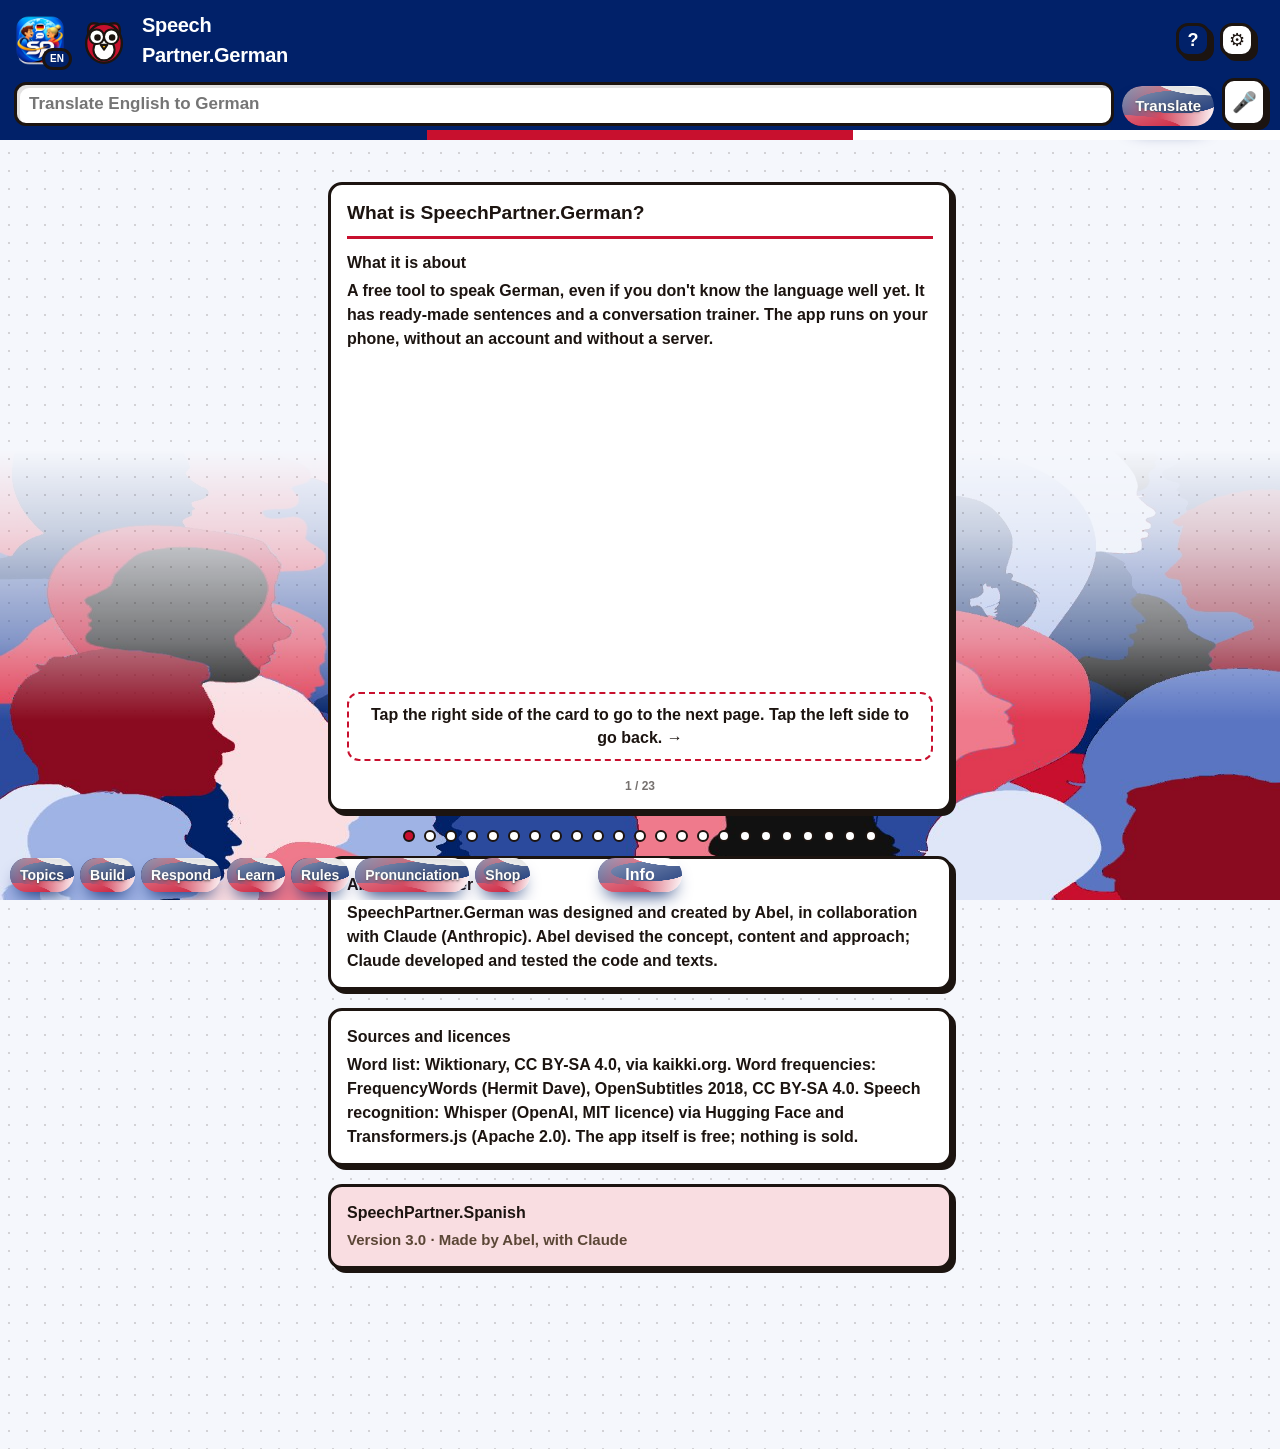
==== index.html @ 871974db "Testversie 3.0: herstel van verkeerd verstane woorden (nl, de), getallen en tijden in alle talen, ki" ====
<!DOCTYPE html>
<html lang="nl">
<head>
<meta charset="utf-8">
<meta name="viewport" content="width=device-width, initial-scale=1, viewport-fit=cover">
<title>SpeechPartner.German</title>
<meta name="description" content="SpeechPartner.German: zinnen, vertaling en oefening voor beginners.">
<meta name="theme-color" content="#c2410c">
<meta name="apple-mobile-web-app-capable" content="yes">
<meta name="apple-mobile-web-app-status-bar-style" content="default">
<meta name="apple-mobile-web-app-title" content="SpeechPartner.German">
<link rel="manifest" href="manifest.webmanifest">
<link rel="icon" type="image/png" sizes="192x192" href="icons/icon-192.png">
<link rel="apple-touch-icon" sizes="180x180" href="icons/apple-touch-icon.png">
<link rel="stylesheet" href="css/app.css">
<link rel="stylesheet" href="css/speels.css">
</head>
<body class="speels">
<div id="bgBand" aria-hidden="true"></div>
<header class="top">
  <div class="brand">
    <button id="logo" class="logo" type="button" aria-label="Taal" aria-haspopup="true" aria-expanded="false"></button>
    <div id="langMenu" class="langmenu" hidden></div>
    <h1 data-i18n="SpeechPartner.German">SpeechPartner.German</h1>
    <button id="infoBtn" class="iconbtn" type="button" aria-label="Info" data-i18n-aria="Info">?</button>
    <button id="setBtn" class="iconbtn" type="button" aria-label="Instellingen" data-i18n-aria="Instellingen">⚙</button>
  </div>
  <div class="transbar">
    <input id="vtxt" type="text" autocomplete="off" autocapitalize="sentences" data-ph="Vertaal Nederlands naar Spaans" aria-label="Vertaal">
    <button id="vbtn" class="btn primary" type="button" data-i18n="Vertaal">Vertaal</button>
    <button id="mbtn" class="btn mic" type="button" aria-label="Mic">🎤</button>
  </div>
  <div id="transOut" class="transout" hidden></div>
  <div id="settings" class="settings" aria-hidden="true">
    <div class="setrow">
      <label><span data-i18n="Taal">Taal</span>
        <select id="langSel">
          <option value="nl">Nederlands</option>
          <option value="en">English</option>
          <option value="de">Deutsch</option>
          <option value="fr">Français</option>
        </select>
      </label>
      <label><span data-i18n="Thema">Thema</span>
        <select id="themeSel">
          <option value="standaard" data-i18n="Standaard">Standaard</option>
          <option value="systeem" data-i18n="Systeem (donker als je telefoon dat is)">Systeem (donker als je telefoon dat is)</option>
          <option value="cafe" data-i18n="Café">Café</option>
          <option value="ijs" data-i18n="IJs">IJs</option>
          <option value="jungle" data-i18n="Jungle">Jungle</option>
          <option value="ruimte" data-i18n="Ruimte">Ruimte</option>
        </select>
      </label>
    </div>
    <div class="setrow">
      <label class="grow"><span data-i18n="Gesprekspartner">Gesprekspartner</span>
        <select id="genSel">
          <option value="auto" data-i18n="Automatisch (uit de zin)">Automatisch (uit de zin)</option>
          <option value="neutraal" data-i18n="Neutraal (o/a)">Neutraal (o/a)</option>
          <option value="hij" data-i18n="Man (hij)">Man (hij)</option>
          <option value="zij" data-i18n="Vrouw (zij)">Vrouw (zij)</option>
        </select>
      </label>
    </div>
    <div class="setrow">
      <label class="grow"><span data-i18n="Mijn geslacht">Mijn geslacht</span>
        <select id="ownGenSel">
          <option value="m" data-i18n="Man (Estoy cansado)">Man (Estoy cansado)</option>
          <option value="f" data-i18n="Vrouw (Estoy cansada)">Vrouw (Estoy cansada)</option>
        </select>
      </label>
    </div>
    <div class="setrow">
      <label class="grow"><span data-i18n="Snelheid van voorlezen">Snelheid van voorlezen</span>
        <span class="speedwrap"><input id="rate" type="range" min="0.5" max="1.2" step="0.1" value="0.9"><b id="rateVal">0.9</b>x</span>
      </label>
    </div>
    <div class="setrow">
      <label class="grow"><span data-i18n="Stem van voorlezen">Stem van voorlezen</span>
        <select id="voiceSel"></select>
      </label>
    </div>
    <div class="setrow">
      <button id="resetUnd" class="btn" type="button" data-i18n="Begrepen items resetten">Begrepen items resetten</button>
      <button id="resetProg" class="btn" type="button" data-i18n="Voortgang resetten">Voortgang resetten</button>
      <p class="note" data-i18n="Woordenlijst: Wiktionary, CC BY-SA 4.0, via kaikki.org">Woordenlijst: Wiktionary, CC BY-SA 4.0, via kaikki.org</p>
    </div>
  </div>
</header>

<main id="view"></main>

<nav id="nav" class="bottomnav" aria-label="Hoofdmenu"></nav>
<div id="dock" class="dock" aria-label="Vaste tabbladen"></div>

<script src="js/doel.js"></script>
<script src="js/doeltaal.js"></script>
<script src="js/i18n-es.js"></script>
<script src="js/i18n.js"></script>
<script src="js/content.js"></script>
<script src="js/regels-doel.js"></script>
<script src="js/grammatica-doel.js"></script>
<script src="js/omzet.js"></script>
<script src="js/dict-wiki.js"></script>
<script src="js/dict-extra.js"></script>
<script src="js/dict-pdf.js"></script>
<script src="js/dict-pdf-nl.js"></script>
<script src="js/dict-pdf-en.js"></script>
<script src="js/dict-pdf-de.js"></script>
<script src="js/dict-pdf-fr.js"></script>
<script src="js/basis.js"></script>
<script src="js/grammatica.js"></script>
<script src="js/nl-direct-pairs.js"></script>
<script src="js/extra-pairs.js"></script>
<script src="js/dict.js"></script>
<script src="js/nl-es.js"></script>
<script src="js/es-nl.js"></script>
<script src="js/zin-lex.js"></script>
<script src="js/zin-gender.js"></script>
<script src="js/nl-en-pairs.js"></script>
<script src="js/de-en-pairs.js"></script>
<script src="js/fr-en-pairs.js"></script>
<script src="js/woordenboek-doel.js"></script>
<script src="js/zin-core.js"></script>
<script src="js/zin-out.js"></script>
<script src="js/zin-in.js"></script>
<script src="js/uitspraak.js"></script>
<script src="js/klank.js"></script>
<script src="js/achtergrond.js"></script>
<script src="js/quizbank.js"></script>
<script src="js/vendor/piper/piper-bundle.js"></script>
<script src="js/piper-tts.js"></script>
<script src="js/spraak-schoon.js"></script>
<script src="js/zin-herstel.js"></script>
<script src="js/zinnen.js"></script>
<script src="js/woord-herstel.js"></script>
<script src="js/woorden.js"></script>
<script src="js/valse-vrienden.js"></script>
<script src="js/app.js"></script>
<script src="js/speels.js"></script>
</body>
</html>
---- css/app.css ----
/* Gespreksgids Spaans: standaardthema en café-thema */
:root {
  --bg: #faf8f4; --card: #ffffff; --ink: #222222; --muted: #6b6b6b;
  --accent: #c2410c; --accent-ink: #ffffff; --ok: #15803d; --bad: #b91c1c;
  --line: #e7e2d9; --soft: #fff7ed; --soft-ink: #92400e; --font: system-ui, -apple-system, "Segoe UI", Roboto, sans-serif;
  --radius: 12px;
}
body.cafe {
  --bg: #f4ead9; --card: #fffaf0; --ink: #3b2a1e; --muted: #7a6553;
  --accent: #8b4a2b; --accent-ink: #fffaf0; --line: #dccab0; --soft: #f8ecd8; --soft-ink: #6b4423;
  --font: Georgia, "Times New Roman", serif;
}
* { box-sizing: border-box; }
html, body { margin: 0; }
body {
  font-family: var(--font); background: var(--bg); color: var(--ink);
  line-height: 1.5; -webkit-text-size-adjust: 100%;
  padding-bottom: calc(76px + env(safe-area-inset-bottom));
}
button, select, textarea, input { font: inherit; color: inherit; }
h1 { font-size: 18px; margin: 0; flex: 1; }
h2 { font-size: 15px; margin: 16px 0 8px; }

/* ---------- Koptekst met vertaalbalk (altijd zichtbaar) ---------- */
header.top {
  position: sticky; top: 0; z-index: 5; background: var(--card);
  border-bottom: 1px solid var(--line); padding: 10px 14px 10px;
  padding-top: calc(10px + env(safe-area-inset-top));
}
.brand { display: flex; align-items: center; gap: 10px; }
.logo svg { width: 52px; height: 52px; display: block; }
.logo-img { width: 52px; height: 52px; display: block; object-fit: contain; }
.iconbtn { border: 1px solid var(--line); background: var(--card); border-radius: 10px; width: 40px; height: 40px; font-size: 18px; cursor: pointer; }
.transbar { display: flex; gap: 8px; align-items: flex-end; margin-top: 8px; }
.transbar input {
  flex: 1; min-width: 0; height: 44px;
  border: 1px solid var(--line); border-radius: 10px; padding: 0 12px; font-size: 17px; background: var(--bg);
  text-overflow: ellipsis;
}
.transout {
  color: var(--ink);
  margin-top: 8px; max-height: 38vh; overflow: auto; border: 1px solid var(--line);
  border-radius: var(--radius); background: var(--card); padding: 10px 12px; position: relative;
}
.transout .close { position: absolute; top: 4px; right: 6px; border: none; background: none; font-size: 20px; cursor: pointer; color: var(--muted); }
.settings {
  margin-top: 0; max-height: 0; opacity: 0; overflow: hidden; padding: 0 12px; border: 0 solid var(--line);
  border-radius: var(--radius); background: var(--card);
  transition: max-height .3s ease, opacity .2s ease, margin-top .3s ease, padding .3s ease;
}
.settings.open { max-height: 78vh; overflow-y: auto; opacity: 1; margin-top: 8px; padding: 10px 12px; border-width: 1px; }
.shop-page { display: flex; flex-direction: column; align-items: center; text-align: center; gap: 14px; padding: 6px 4px 16px; }
.shop-cup { height: 230px; width: auto; max-width: 70%; object-fit: contain; }
.shop-page p { max-width: 420px; margin: 0; }
.shop-page .btn { display: inline-block; text-decoration: none; }
.logo { cursor: pointer; }
.setrow { display: flex; flex-wrap: wrap; gap: 10px; align-items: center; margin: 6px 0; }
.setrow label { display: flex; flex-direction: column; gap: 4px; font-size: 14px; color: var(--muted); flex: 1; min-width: 150px; }
.setrow label.grow { flex: 1 1 100%; }
.setrow select { padding: 8px; border-radius: 8px; border: 1px solid var(--line); background: var(--bg); font-size: 15px; }
.speedwrap { display: flex; align-items: center; gap: 8px; color: var(--ink); }
.speedwrap input { flex: 1; }

/* ---------- Hoofdinhoud ---------- */
main { padding: 12px 14px 20px; max-width: 720px; margin: 0 auto; }
.card {
  background: var(--card); border: 1px solid var(--line); border-radius: var(--radius);
  padding: 12px 14px; margin-bottom: 10px;
}
.card.big { text-align: center; padding: 22px 12px; min-height: 96px; }
.card.panel { border: 2px solid var(--accent); }
.es { font-size: 17px; font-weight: 600; line-height: 1.4; }
.card.big .es, .big-es { font-size: 24px; }
.nl { font-size: 14px; color: var(--muted); }
.hint { color: var(--muted); font-size: 14px; }
.row { display: flex; flex-wrap: wrap; gap: 8px; align-items: center; margin: 8px 0 0; }
.row.space { justify-content: space-between; }
.grow-cell { flex: 1; min-width: 0; }
.chips { display: flex; flex-wrap: wrap; gap: 6px; margin: 6px 0 10px; }
.note { font-size: 14px; color: var(--soft-ink); background: var(--soft); border: 1px solid var(--line); padding: 8px 10px; border-radius: 8px; margin: 6px 0 10px; }
.ok { color: var(--ok); font-weight: 600; }
.bad { color: var(--bad); font-weight: 600; }
.sec-title { font-weight: 600; margin: 0 0 4px; }
.explain { font-size: 14px; color: var(--muted); margin-top: 8px; }
.explain label { display: flex; align-items: center; gap: 6px; margin-top: 6px; cursor: pointer; }
.heard { font-family: ui-monospace, Menlo, monospace; background: var(--bg); padding: 6px 8px; border-radius: 8px; margin-top: 8px; font-size: 14px; }
.line { margin: 6px 0; }
.line-row { display: flex; gap: 8px; align-items: center; margin: 6px 0; }
.line-row .txt { flex: 1; min-width: 0; }
.blockcard { display: block; }

/* ---------- Knoppen ---------- */
.btn {
  border: 1px solid var(--line); background: var(--card); color: var(--ink);
  padding: 9px 13px; border-radius: 999px; cursor: pointer; font-size: 15px; min-height: 40px;
  -webkit-tap-highlight-color: transparent;
}
.btn.primary { background: var(--accent); border-color: var(--accent); color: var(--accent-ink); }
.btn.active { background: var(--ink); border-color: var(--ink); color: var(--bg); }
.btn.mic { border-radius: 10px; min-width: 44px; min-height: 44px; font-size: 20px; padding: 6px; }
.btn.mic.rec { background: var(--bad); border-color: var(--bad); color: #fff; animation: pulse 1.1s infinite; }
.btn:disabled { opacity: .45; cursor: default; }
.btn.small { padding: 6px 10px; min-height: 34px; font-size: 14px; }
.speak { flex-shrink: 0; width: 42px; height: 42px; border-radius: 50%; border: 1px solid var(--line); background: var(--card); cursor: pointer; font-size: 18px; }
@keyframes pulse { 0%,100% { opacity: 1; } 50% { opacity: .6; } }
textarea.big-input { width: 100%; min-height: 84px; font-size: 17px; padding: 10px; border-radius: 10px; border: 1px solid var(--line); background: var(--card); }

/* ---------- Onderste navigatie (één duim) ---------- */
nav.bottomnav {
  position: fixed; left: 0; right: 0; bottom: 0; z-index: 6;
  display: flex; gap: 6px; overflow-x: auto; -webkit-overflow-scrolling: touch;
  padding: 8px 10px calc(8px + env(safe-area-inset-bottom));
  background: var(--card); border-top: 1px solid var(--line);
  scrollbar-width: none;
}
nav.bottomnav::-webkit-scrollbar { display: none; }
nav.bottomnav .btn { flex-shrink: 0; font-size: 14px; }

/* ---------- Tabellen en voortgang ---------- */
.stat { font-size: 14px; color: var(--muted); margin-bottom: 8px; }
.quiz-opts .btn { flex: 1 1 45%; }
.quiz-list { display: flex; flex-direction: column; gap: 10px; margin: 10px 0; }
.quiz-list .btn { width: 100%; text-align: left; }
.quiz-expl { margin-top: 10px; padding-top: 8px; border-top: 1px dashed rgba(0,0,0,.2); }

/* ---------- Thema café ---------- */
body.cafe .card.panel { border-color: var(--accent); }
body.cafe .btn.active { color: var(--card); }

@media (prefers-reduced-motion: reduce) { .btn.mic.rec { animation: none; } }

/* ---------- Uitspraaktrainer ---------- */
.good { color: var(--ok); font-weight: 600; margin: 6px 0; }

/* ---------- Kleuren per taal: de nationale kleuren van de gekozen taal ----------
   Nederland: rood-wit-blauw · Engeland: blauw-rood-wit · Duitsland: zwart-rood-goud · Frankrijk: blauw-wit-rood
   Het café-thema behoudt zijn eigen warme kleuren. */
body:not(.cafe)[data-lang="nl"] { --tint: #fbe9ea; --accent: #AE1C28; --accent-ink: #ffffff; --c1: #AE1C28; --c2: #ffffff; --c3: #D62B3A; }
body:not(.cafe)[data-lang="en"] { --tint: #e6ebf6; --accent: #012169; --accent-ink: #ffffff; --c1: #012169; --c2: #C8102E; --c3: #ffffff; }
body:not(.cafe)[data-lang="de"] { --tint: #fff4d6; --accent: #DD0000; --accent-ink: #ffffff; --c1: #000000; --c2: #DD0000; --c3: #FFCE00; }
body:not(.cafe)[data-lang="fr"] { --tint: #e6eaf7; --accent: #002395; --accent-ink: #ffffff; --c1: #002395; --c2: #ffffff; --c3: #ED2939; }
body:not(.cafe)[data-lang="es"] { --tint: #fdf0c4; --accent: #AA151B; --accent-ink: #ffffff; --c1: #AA151B; --c2: #F1BF00; --c3: #AA151B; }
header.top::after {
  content: ""; position: absolute; left: 0; right: 0; bottom: -1px; height: 6px; pointer-events: none;
  background: linear-gradient(90deg, var(--c1, var(--accent)) 0 33.33%, var(--c2, var(--card)) 33.33% 66.66%, var(--c3, var(--accent)) 66.66% 100%);
}
body.cafe header.top::after { display: none; }

/* Zichtbaar per taal: gekleurde koptekst en actieve tab in de landskleur */
body:not(.cafe)[data-lang] header.top { background: linear-gradient(180deg, var(--tint, var(--card)), var(--card)); }
body:not(.cafe)[data-lang] nav.bottomnav .btn.active { background: var(--accent); border-color: var(--accent); color: var(--accent-ink); }


/* Sfeer per land: achtergrond, koppen en koptekst in de nationale kleuren (het café-thema blijft apart) */
body:not(.cafe)[data-lang="nl"] { --bg: #fdf5f5; --tint: #f6d9dc; }
body:not(.cafe)[data-lang="en"] { --bg: #f3f5fb; --tint: #d9e1f2; }
body:not(.cafe)[data-lang="de"] { --bg: #fbf7e6; --tint: #f7e7a6; }
body:not(.cafe)[data-lang="fr"] { --bg: #f3f5fc; --tint: #d9e0f3; }
body:not(.cafe)[data-lang="es"] { --bg: #fffaf0; --tint: #fbe7a6; }
body:not(.cafe)[data-lang] h1 { color: var(--accent); }
body:not(.cafe)[data-lang] h2 { color: var(--accent); }
body:not(.cafe)[data-lang] .card { border-top: 3px solid var(--c1, var(--accent)); }
body:not(.cafe)[data-lang="de"] h1, body:not(.cafe)[data-lang="de"] h2 { color: #000000; }

/* ---------- Uitstraling per land (aantrekkelijker, het café-thema blijft apart) ---------- */
body:not(.cafe)[data-lang] {
  background:
    radial-gradient(120% 60% at 50% -10%, var(--tint) 0%, transparent 70%),
    var(--bg);
}
body:not(.cafe)[data-lang] header.top {
  background: linear-gradient(180deg, var(--tint), var(--card) 85%);
  box-shadow: 0 6px 18px -12px rgba(0,0,0,.35);
}
body:not(.cafe)[data-lang] h1 { font-weight: 800; letter-spacing: -.2px; }
body:not(.cafe)[data-lang] .card {
  border-radius: 16px; border-top: 3px solid var(--c1, var(--accent));
  box-shadow: 0 6px 18px -14px rgba(0,0,0,.35);
}
body:not(.cafe)[data-lang] .btn.primary {
  background: linear-gradient(180deg, var(--accent), var(--accent));
  box-shadow: 0 4px 12px -6px var(--accent);
  border-radius: 999px;
}
body:not(.cafe)[data-lang] .btn { border-radius: 999px; }
body:not(.cafe)[data-lang] nav.bottomnav {
  background: rgba(255,255,255,.92); backdrop-filter: blur(8px); -webkit-backdrop-filter: blur(8px);
  box-shadow: 0 -6px 18px -12px rgba(0,0,0,.35);
  border-top: 3px solid var(--c1, var(--accent));
}
body:not(.cafe)[data-lang] nav.bottomnav .btn.active { box-shadow: 0 4px 10px -6px var(--accent); }

/* Klein taalmenu onder het logo */
.brand { position: relative; }
button.logo { border: 0; background: none; padding: 0; cursor: pointer; }
.langmenu {
  position: absolute; top: 100%; left: 0; z-index: 20; margin-top: 4px; padding: 4px;
  display: flex; flex-direction: column; gap: 2px; min-width: 56px;
  background: var(--card); border: 1px solid var(--line); border-radius: 12px;
  box-shadow: 0 10px 24px -12px rgba(0,0,0,.45);
}
.langmenu[hidden] { display: none; }
.langopt { border: 0; background: none; border-radius: 8px; padding: 9px 12px; font-size: 15px; font-weight: 700; text-align: center; cursor: pointer; color: var(--ink); }
.langopt.on { background: var(--accent); color: var(--accent-ink); }

/* Logo met taallabel */
button.logo { position: relative; }
.logolang {
  position: absolute; right: -6px; bottom: -4px; font-size: 10px; font-weight: 800; line-height: 1;
  padding: 3px 5px; border-radius: 999px; background: var(--accent); color: var(--accent-ink);
  border: 2px solid var(--card);
}
h1 { font-size: 17px; }

.teach-input { flex: 1; min-width: 0; height: 40px; border: 1px solid var(--line); border-radius: 10px; padding: 0 10px; font-size: 16px; background: var(--bg); }
a.btn { text-decoration: none; display: inline-flex; align-items: center; }

.diag { white-space: pre-wrap; word-break: break-word; font-size: 12px; line-height: 1.4; background: var(--card); border: 1px solid var(--line); border-radius: 10px; padding: 10px; margin: 8px 0; }

/* Het ?-knopje krimpt niet kleiner dan het instellingenwiel */
#infoBtn, #setBtn { flex-shrink: 0; width: 34px; height: 34px; padding: 0; }

/* Toetsenbord- en schermlezergebruikers zien altijd waar de focus staat */
:focus-visible { outline: 3px solid #1a6fd1; outline-offset: 2px; }
button:focus:not(:focus-visible), input:focus:not(:focus-visible) { outline: none; }

/* Woord voor woord onder de eigen beurt */
.gloss { margin: 6px 0 10px; }
.gloss-words { display: flex; flex-wrap: wrap; gap: 6px; }
.gloss-w { display: inline-flex; flex-direction: column; align-items: center; padding: 4px 8px; border: 2px solid #161616; border-radius: 10px; background: #fff; }
.gloss-es { font-weight: 800; font-size: 15px; }
.gloss-nl { font-size: 13px; color: #555; }

/* Het instellingenwiel staat niet meer direct tegen de rechterrand */
#setBtn { margin-right: 12px; }
---- css/speels.css ----
/* Speelse proefweergave (neo-brutalistisch) met de nationale kleuren van de gekozen taal.
   Alleen uiterlijk. Alleen in de testkopie (body.speels). Het café-thema blijft ongewijzigd. */

/* Nationale kleuren per taal
   p = hoofdknop · s = accent (actieve tab, geluidsknop) · sInk = tekst op s
   hi = tint voor de uitgelichte kaart · t2 = tint voor de afwisselende kaarten · paper = achtergrond
   nl: rood-wit-blauw · en: blauw-rood-wit · de: zwart-rood-goud · fr: blauw-wit-rood */
body.speels:not(.cafe)[data-lang="nl"] { --p:#AE1C28; --s:#D62B3A; --sInk:#ffffff; --hi:#fde3e6; --t2:#dfe8fb; --paper:#fff8f8; --bar:#000; --head:#AE1C28; }
body.speels:not(.cafe)[data-lang="en"] { --p:#C8102E; --s:#012169; --sInk:#ffffff; --hi:#dfe6f7; --t2:#f9dde1; --paper:#f5f7fc; --bar:#000; --head:#012169; }
body.speels:not(.cafe)[data-lang="de"] { --p:#DD0000; --s:#FFCE00; --sInk:#000000; --hi:#ffe9a8; --t2:#fff4cc; --paper:#fffbef; --bar:#000; --head:#000000; }
body.speels:not(.cafe)[data-lang="fr"] { --p:#ED2939; --s:#002395; --sInk:#ffffff; --hi:#dfe5f7; --t2:#fbdde0; --paper:#f5f7fd; --bar:#000; --head:#002395; }
body.speels:not(.cafe)[data-lang="es"] { --p:#AA151B; --s:#F1BF00; --sInk:#1c1410; --hi:#fde9a6; --t2:#fff3cc; --paper:#fffaf0; --bar:#000; --head:#AA151B; }

body.speels:not(.cafe) {
  --ink-k: #1c1410;
  --hard: 4px 4px 0 var(--ink-k);
  --font-pop: "Arial Black", "Helvetica Neue", "Arial", system-ui, sans-serif;
  background-color: var(--paper);
  background-image: radial-gradient(var(--dots, rgba(28,20,16,.16)) 1.2px, transparent 1.3px);
  background-size: 18px 18px;
  font-family: var(--font-pop); color: var(--ink-k); font-weight: 700;
}
body.speels:not(.cafe) h1 { font-family: var(--font-pop); font-weight: 900; font-size: 20px; color: var(--head-ink, #fff); letter-spacing: -.3px; }

body.speels:not(.cafe) h2 { color: var(--head); font-weight: 900; }
body.speels:not(.cafe) .es { font-size: 19px; font-weight: 900; }
body.speels:not(.cafe) .card.big .es, body.speels:not(.cafe) .big-es { font-size: 26px; }
body.speels:not(.cafe) .nl, body.speels:not(.cafe) .hint, body.speels:not(.cafe) .stat, body.speels:not(.cafe) .explain { color: var(--ink-soft, #5b4636); font-weight: 700; }
body.speels:not(.cafe) .nl { font-size: 15px; }

/* Koptekst in de landskleur met dikke onderrand */
body.speels:not(.cafe) header.top { background: var(--head) !important; color: var(--head-ink, #fff); border-bottom: 4px solid var(--ink-k) !important; box-shadow: none !important; }
body.speels:not(.cafe) header.top::after { height: 10px; bottom: -4px; }
body.speels:not(.cafe) .iconbtn { background: var(--card); border: 3px solid var(--ink-k); border-radius: 12px; box-shadow: var(--hard); }
body.speels:not(.cafe) .logo svg { filter: drop-shadow(3px 3px 0 var(--ink-k)); }
body.speels:not(.cafe) .logolang { background: var(--s); color: var(--sInk); border: 3px solid var(--ink-k); }

/* Kaarten: dikke rand, harde schaduw, afwisselend van kleur */
body.speels:not(.cafe) .card {
  background: var(--card); border: 3px solid var(--ink-k) !important; border-radius: 14px;
  box-shadow: var(--hard); padding: 14px 16px; margin: 6px 4px 18px;
  animation: pop-in .3s cubic-bezier(.2,1.5,.4,1) both;
}
body.speels:not(.cafe) .card:nth-of-type(3n+2) { background: var(--t2); }
body.speels:not(.cafe) .card:nth-of-type(3n+3) { background: var(--card); }
body.speels:not(.cafe) .card.panel { background: var(--hi); }
body.speels:not(.cafe) .card.big { transform: rotate(-.6deg); }
@keyframes pop-in { from { transform: translateY(12px) scale(.96); opacity: 0; } to { transform: none; opacity: 1; } }

/* Knoppen: dikke rand, harde schaduw, indrukken bij tikken */
body.speels:not(.cafe) .btn {
  background: var(--card); color: var(--ink-k); border: 3px solid var(--ink-k); border-radius: 12px;
  box-shadow: var(--hard); font-weight: 900;
  transition: transform .06s ease, box-shadow .06s ease;
}
body.speels:not(.cafe) .btn:active { transform: none; box-shadow: var(--hard); filter: brightness(.94); }
body.speels:not(.cafe) .btn.primary { background: var(--p); color: #fff; }
body.speels:not(.cafe) .btn.active { background: var(--s); color: var(--sInk); }
body.speels:not(.cafe) .speak { border: 3px solid var(--ink-k); border-radius: 12px; box-shadow: var(--hard); background: var(--s); color: var(--sInk); width: 46px; height: 46px; }
body.speels:not(.cafe) .speak:active { transform: none; box-shadow: var(--hard); filter: brightness(.94); }
body.speels:not(.cafe) .chips .btn { border-radius: 999px; }
body.speels:not(.cafe) .btn.mic.rec { background: var(--p); color: #fff; }

/* Invoervelden en meldingen */
body.speels:not(.cafe) .transbar input, body.speels:not(.cafe) textarea.big-input, body.speels:not(.cafe) .teach-input {
  background: var(--card); border: 3px solid var(--ink-k); border-radius: 12px; box-shadow: inset 3px 3px 0 rgba(28,20,16,.12);
  color: var(--ink-k); font-weight: 700;
}
body.speels:not(.cafe) .transout, body.speels:not(.cafe) .settings.open, body.speels:not(.cafe) .langmenu { border: 3px solid var(--ink-k); border-radius: 14px; box-shadow: var(--hard); background: var(--card); color: var(--ink-k); }
body.speels:not(.cafe) .note { background: var(--t2); color: var(--ink-k); border: 3px solid var(--ink-k); border-radius: 12px; font-weight: 700; }

/* Onderste navigatie: losse blokjes op een achtergrond in de landskleur */
body.speels:not(.cafe) nav.bottomnav { background: transparent !important; border-top: none !important; box-shadow: none !important; backdrop-filter: none !important; -webkit-backdrop-filter: none !important; }
body.speels:not(.cafe) nav.bottomnav .btn { border-radius: 12px; font-size: 14px; }
body.speels:not(.cafe) nav.bottomnav .btn.active { transform: none; }

/* ---------- App-gedrag: onderste balk verdwijnt en komt terug met een veeg omhoog ---------- */
body.speels nav.bottomnav .btn { transition: transform .55s cubic-bezier(.22,.8,.25,1), opacity .45s ease, box-shadow .06s ease, filter .06s ease; }
body.speels nav.bottomnav { transition: background-color .5s ease, border-color .5s ease; }
/* Veeg omhoog op het handvat: de balk zelf blijft weg, alleen de knoppen schuiven omhoog */
body.speels.nav-away nav.bottomnav { background: var(--paper) !important; border-top: none !important; backdrop-filter: none !important; -webkit-backdrop-filter: none !important; }
/* Verborgen balk vangt geen tikken meer op: de Info-knop onderaan blijft altijd bereikbaar */
body.speels.nav-away nav.bottomnav { pointer-events: none; }
body.speels.nav-away nav.bottomnav .btn, body.speels.nav-away nav.bottomnav .btn.active, body.speels.nav-away nav.bottomnav .btn.primary { transform: translateY(calc(100% + 40px)); opacity: 0; pointer-events: none; }
#navHandle {
  position: fixed; left: 50%; bottom: calc(var(--navh) + 6px); transform: translateX(-50%); z-index: 95;
  min-width: 84px; height: 34px; border-radius: 999px; border: none; background: var(--card);
  box-shadow: var(--hard); padding: 0 16px; cursor: pointer; white-space: nowrap; font-weight: 900; font-size: 15px; line-height: 1;
  opacity: 1; pointer-events: auto; transition: bottom .35s cubic-bezier(.2,.9,.3,1);
}
body.speels.nav-away #navHandle { bottom: 8px; }
/* Zolang de knoppen omhoog staan, is er geen belletje: de actieve knop in de balk is de aanduiding */
body.speels:not(.nav-away) #navHandle { opacity: 0 !important; visibility: hidden !important; pointer-events: none !important; transition: none !important; }
/* Aan het einde van de pagina: alleen de onderste rij, Zinnen en Gesprek; Vastlopen blijft weg tot je het belletje gebruikt */
body.speels.nav-end .dock-t { transform: translate(-50%, calc(-100% - 6px)); opacity: 0; visibility: hidden; pointer-events: none; transition: transform .5s cubic-bezier(.22,.8,.25,1), opacity .3s ease, visibility .5s; }
/* Het belletje is de knop van de geselecteerde pagina: geen puntjes meer */
#navHandle::before { content: none; }
/* ---------- Thema's: IJs, Jungle, Ruimte (naast Standaard en Café) ---------- */
body.speels.th-ijs[data-lang] {
  --card:#ffffff; --ink-k:#0d2b45; --ink-soft:#33607f; --paper:#e9f6ff; --dots:rgba(42,127,212,.28);
  --head:#8fd3f4; --head-ink:#0d2b45; --p:#2a7fd4; --s:#bfe9ff; --sInk:#0d2b45; --hi:#d4f0ff; --t2:#e6f7ff;
}
body.speels.th-jungle[data-lang] {
  --card:#ffffff; --ink-k:#173a1f; --ink-soft:#3f6b47; --paper:#eef7e3; --dots:rgba(23,58,31,.22);
  --head:#2f7d32; --head-ink:#ffffff; --p:#e4572e; --s:#f6c744; --sInk:#173a1f; --hi:#d9f2c2; --t2:#e8f8d8;
}
body.speels.th-ruimte[data-lang] {
  --card:#17153d; --ink-k:#f4f1ff; --ink-soft:#c9c3ff; --paper:#0b0b26; --dots:rgba(255,255,255,.35);
  --head:#1a1748; --head-ink:#ffffff; --p:#ff5d8f; --s:#ffd23f; --sInk:#1c1410; --hi:#2b2766; --t2:#211f55;
  --hard: 4px 4px 0 #05051a;
}
body.speels.th-ruimte[data-lang] .card.panel { color: #f4f1ff; }
body.speels.th-ruimte[data-lang] .btn { color: #f4f1ff; }
body.speels.th-ruimte[data-lang] .btn.primary, body.speels.th-ruimte[data-lang] .btn.active, body.speels.th-ruimte[data-lang] .speak { color: #1c1410; }
body.speels.th-ruimte[data-lang] .nl, body.speels.th-ruimte[data-lang] .hint, body.speels.th-ruimte[data-lang] .stat, body.speels.th-ruimte[data-lang] .explain { color: #c9c3ff; }
body.speels.th-ruimte[data-lang] .transbar input, body.speels.th-ruimte[data-lang] textarea.big-input { color: #f4f1ff; }
body.speels.th-ruimte[data-lang] .transbar input::placeholder, body.speels.th-ruimte[data-lang] textarea.big-input::placeholder { color: #9d97d6; }
body.speels.th-ijs[data-lang] header.top::after, body.speels.th-jungle[data-lang] header.top::after, body.speels.th-ruimte[data-lang] header.top::after, body.speels.th-nacht[data-lang] header.top::after { display: none; }
body.speels .iconbtn { color: var(--ink-k); }

/* ---------- Chatbellen: gesprekspartner links, jouw vervolgopties rechts ---------- */
body.speels .turn { margin: 0 0 4px; }
body.speels:not(.cafe) .bubble.partner { max-width: 90%; margin-right: auto; border-radius: 22px 22px 22px 6px; }
body.speels:not(.cafe) .replies { display: flex; flex-direction: column; align-items: flex-end; gap: 8px; margin: -8px 2px 14px 0; }
body.speels:not(.cafe) .replies .sec-title { font-size: 13px; color: var(--ink-soft); margin: 4px 6px 0 0; align-self: flex-end; }
body.speels:not(.cafe) .line-row.bubble.me {
  max-width: 88%; margin: 0; padding: 10px 12px; width: auto;
  background: var(--s); color: var(--sInk); border: 3px solid var(--ink-k); border-radius: 22px 22px 6px 22px;
  box-shadow: var(--hard);
}
body.speels:not(.cafe) .line-row.bubble.me .nl, body.speels:not(.cafe) .line-row.bubble.me .es { color: var(--sInk); }
body.speels:not(.cafe) .line-row.bubble.me .speak { background: var(--card); color: var(--ink-k); }

/* ---------- Mascotte ---------- */
body.speels h1::before { content: none; }
#owl { flex-shrink: 0; width: 56px; height: 56px; display: grid; place-items: center; cursor: pointer; }
#owl svg { overflow: visible; transform-origin: 50% 90%; }
#owl .eyes-open, #owl .eyes-happy, #owl .eyes-oops { display: none; }
#owl.mood-idle .eyes-open, #owl.mood-think .eyes-open { display: inline; }
#owl.mood-happy .eyes-happy { display: inline; }
#owl.mood-oops .eyes-oops { display: inline; }
#owl.mood-idle svg { animation: owl-breathe 3.6s ease-in-out infinite; }
#owl.mood-happy svg { animation: owl-hop .5s ease-in-out 3; }
#owl.mood-oops svg { animation: owl-shake .45s ease-in-out 2; }
#owl.mood-think svg { animation: owl-breathe 1s ease-in-out infinite; }
#owl .eye-blink { transform-origin: center; animation: owl-blink 5s infinite; transform-box: fill-box; }
@keyframes owl-breathe { 0%,100% { transform: scale(1); } 50% { transform: scale(1.04); } }
@keyframes owl-hop { 0%,100% { transform: translateY(0); } 40% { transform: translateY(-7px); } }
@keyframes owl-shake { 0%,100% { transform: translateX(0); } 25% { transform: translateX(-3px); } 75% { transform: translateX(3px); } }
@keyframes owl-blink { 0%,94%,100% { transform: scaleY(1); } 97% { transform: scaleY(.1); } }
@media (prefers-reduced-motion: reduce) { #owl svg, #owl .eye-blink { animation: none; } }

/* ---------- Info-pagina: overzicht per tabblad ---------- */
body.speels .guide-list { margin: 8px 0 0; padding-left: 20px; }
body.speels .guide-list li { margin: 4px 0; line-height: 1.45; }
body.speels .guide-list li::marker { color: var(--p); font-weight: 900; }
body.speels .install-card { margin-top: 18px; }
body.speels .install-card .btn { margin-top: 10px; }

/* ---------- Donker (systeem) en Nachtlampje: subtiel, rustig voor de ogen, met een neonbuis ---------- */
body.speels.th-donker[data-lang], body.speels.th-nacht[data-lang] {
  --card:#171429; --ink-k:#e4def3; --ink-soft:#9d95bd; --paper:#0d0b17; --dots:rgba(160,140,220,.06);
  --head:#110e1f; --head-ink:#e9e4f7; --p:#6e52b8; --s:#2f2857; --sInk:#e9e4f7; --hi:#1c1834; --t2:#1a1631;
  --line:#2a2448; --hard: 0 2px 10px rgba(0,0,0,.45);
  color-scheme: dark;
}
body.speels.th-donker[data-lang] .card, body.speels.th-nacht[data-lang] .card {
  border: 1px solid var(--line) !important; border-radius: 16px; box-shadow: var(--hard);
  background-color: var(--card);
}
body.speels.th-donker[data-lang] .card.big, body.speels.th-nacht[data-lang] .card.big { transform: none; }
body.speels.th-donker[data-lang] .card.panel, body.speels.th-nacht[data-lang] .card.panel { background: var(--hi); }
body.speels.th-donker[data-lang] header.top, body.speels.th-nacht[data-lang] header.top {
  background: var(--head) !important; border-bottom: 1px solid var(--line) !important; box-shadow: none !important; background-image: none;
}
body.speels.th-donker[data-lang] header.top::after, body.speels.th-nacht[data-lang] header.top::after { display: none; }
body.speels.th-donker[data-lang] .btn, body.speels.th-nacht[data-lang] .btn {
  background: #1d1838; color: #d8d0f0; border: 1px solid #352d5c; border-radius: 12px;
  box-shadow: 0 1px 4px rgba(0,0,0,.4); font-weight: 700;
}
body.speels.th-donker[data-lang] .btn:active, body.speels.th-nacht[data-lang] .btn:active { transform: none; box-shadow: none; opacity: .85; }
body.speels.th-donker[data-lang] .btn.primary, body.speels.th-nacht[data-lang] .btn.primary { background: #5b43a0; color: #f5f2ff; border-color: #6d56b4; }
body.speels.th-donker[data-lang] .btn.active, body.speels.th-nacht[data-lang] .btn.active { background: #2d2656; color: #f1ecff; border-color: #7f67d6; }
body.speels.th-donker[data-lang] .speak, body.speels.th-nacht[data-lang] .speak { background: #2a2350; color: #e6dcff; border: 1px solid #4a3f7d; box-shadow: none; }
body.speels.th-donker[data-lang] .dock-btn, body.speels.th-nacht[data-lang] .dock-btn { background: #1d1838; color: #cfc6ee; border: 1px solid #352d5c; box-shadow: 0 1px 6px rgba(0,0,0,.4); }
body.speels.th-donker[data-lang] .dock-btn.active, body.speels.th-nacht[data-lang] .dock-btn.active { background: #2d2656; color: #f1ecff; border-color: #7f67d6; }
body.speels.th-donker[data-lang] .iconbtn, body.speels.th-nacht[data-lang] .iconbtn { background: var(--card); border: 1px solid var(--line); box-shadow: none; color: #d8d0f0; }
body.speels.th-donker[data-lang] .transbar input, body.speels.th-donker[data-lang] textarea.big-input, body.speels.th-donker[data-lang] .teach-input,
body.speels.th-nacht[data-lang] .transbar input, body.speels.th-nacht[data-lang] textarea.big-input, body.speels.th-nacht[data-lang] .teach-input {
  background: #120f24; border: 1px solid #352d5c; box-shadow: none; color: #e4def3;
}
body.speels.th-donker[data-lang] .transbar input::placeholder, body.speels.th-donker[data-lang] textarea.big-input::placeholder,
body.speels.th-nacht[data-lang] .transbar input::placeholder, body.speels.th-nacht[data-lang] textarea.big-input::placeholder { color: #7d75a0; }
body.speels.th-donker[data-lang] .transout, body.speels.th-donker[data-lang] .settings.open, body.speels.th-donker[data-lang] .langmenu, body.speels.th-donker[data-lang] .note,
body.speels.th-nacht[data-lang] .transout, body.speels.th-nacht[data-lang] .settings.open, body.speels.th-nacht[data-lang] .langmenu, body.speels.th-nacht[data-lang] .note {
  background: var(--card); border: 1px solid var(--line); box-shadow: var(--hard); color: #d8d0f0;
}
body.speels.th-donker[data-lang] .line-row.bubble.me, body.speels.th-nacht[data-lang] .line-row.bubble.me {
  background: #2b2456; color: #efe9ff; border: 1px solid #443a74; box-shadow: none;
}
body.speels.th-donker[data-lang] .line-row.bubble.me .speak, body.speels.th-nacht[data-lang] .line-row.bubble.me .speak { background: #1d1838; color: #e6dcff; }
body.speels.th-donker[data-lang] h1, body.speels.th-donker[data-lang] h2, body.speels.th-donker[data-lang] h3,
body.speels.th-donker[data-lang] .sec-title, body.speels.th-donker[data-lang] label,
body.speels.th-nacht[data-lang] h1, body.speels.th-nacht[data-lang] h2, body.speels.th-nacht[data-lang] h3,
body.speels.th-nacht[data-lang] .sec-title, body.speels.th-nacht[data-lang] label { color: #e4def3; }
body.speels.th-donker[data-lang] .nl, body.speels.th-donker[data-lang] .hint, body.speels.th-donker[data-lang] .stat, body.speels.th-donker[data-lang] .explain, body.speels.th-donker[data-lang] .replies .sec-title,
body.speels.th-nacht[data-lang] .nl, body.speels.th-nacht[data-lang] .hint, body.speels.th-nacht[data-lang] .stat, body.speels.th-nacht[data-lang] .explain, body.speels.th-nacht[data-lang] .replies .sec-title { color: #9d95bd; }
body.speels.th-donker[data-lang] select, body.speels.th-nacht[data-lang] select { background: #1a1636; color: #e4def3; border: 1px solid #352d5c; }
body.speels.th-donker[data-lang] select option, body.speels.th-nacht[data-lang] select option { background: #1a1636; color: #e4def3; }
body.speels.th-donker[data-lang] .settings label, body.speels.th-donker[data-lang] .settings .nl, body.speels.th-donker[data-lang] .settings .note,
body.speels.th-nacht[data-lang] .settings label, body.speels.th-nacht[data-lang] .settings .nl, body.speels.th-nacht[data-lang] .settings .note { color: #bdb5dc; }

/* Nachtlampje: een neonbuis boven aan de app, met glazen uiteinden en een lichte flikker */
body.speels.th-nacht[data-lang] header.top { position: sticky; }
body.speels.th-nacht[data-lang] header.top::before {
  content: ""; position: absolute; left: 14px; right: 14px; top: 4px; height: 8px; border-radius: 999px;
  background: linear-gradient(180deg, #fff7fc 0%, #ffc4f1 32%, #ff6fd8 68%, #d02cae 100%);
  box-shadow: inset 0 0 0 1px rgba(255,255,255,.35), 0 0 2px rgba(255,210,245,.9), 0 0 6px rgba(255,90,215,.7),
              0 0 16px rgba(255,60,205,.38), 0 0 34px rgba(190,40,180,.2);
  pointer-events: none;
}
/* De glazen uiteinden en de houder van de buis */
body.speels.th-nacht[data-lang] header.top::after {
  display: block; content: ""; position: absolute; left: 4px; right: 4px; top: 2px; bottom: auto; height: 12px;
  background: linear-gradient(90deg, #241d3c 0 10px, transparent 10px calc(100% - 10px), #241d3c calc(100% - 10px));
  pointer-events: none; opacity: .9;
}
@media (prefers-reduced-motion: no-preference) {
  body.speels.th-nacht[data-lang] header.top::before { animation: nachtFlikker 6s linear infinite; }
}
@keyframes nachtFlikker {
  0%, 100% { opacity: 1; }
  2% { opacity: .8; } 2.5% { opacity: 1; } 3.5% { opacity: .9; } 4% { opacity: 1; }
  38% { opacity: 1; } 38.5% { opacity: .55; } 39% { opacity: 1; } 39.5% { opacity: .8; } 40% { opacity: 1; }
  71% { opacity: .94; } 72% { opacity: 1; }
}

/* ---------- Vaste tabbladen: Zinnen links, Vastlopen boven, Gesprek rechts, Info rechtsonder ---------- */
:root { --navh: 66px; --hh: 200px; }
#dock { position: fixed; left: 0; top: 0; width: 0; height: 0; z-index: 8; }
body.speels .dock-btn {
  position: fixed; z-index: 8; margin: 0; padding: 0 10px; text-transform: uppercase;
  border: 3px solid var(--ink-k); background: var(--card); color: var(--ink-k);
  font-weight: 900; font-size: 13px; line-height: 1; cursor: pointer;
  box-shadow: var(--hard); transition: box-shadow .06s ease, filter .06s ease;
}
body.speels .dock-btn:active { transform: none; box-shadow: var(--hard); filter: brightness(.94); }
body.speels .dock-btn.active { background: var(--s); color: var(--sInk); }

/* Links en rechts: smalle verticale lipjes tegen de rand, halverwege de hoogte */
body.speels .dock-l, body.speels .dock-r {
  top: 50%; transform: translateY(-50%); width: 28px; height: auto; padding: 16px 3px;
  writing-mode: vertical-rl; text-orientation: upright; text-align: center; line-height: 1.05; letter-spacing: 0;
}
body.speels .dock-l { left: 0; border-left: none; border-radius: 0 14px 14px 0; transition: transform .35s cubic-bezier(.2,.9,.3,1); }
body.speels .dock-l:active { filter: brightness(.94); }
body.speels .dock-r { right: 0; border-right: none; border-radius: 14px 0 0 14px; transition: transform .35s cubic-bezier(.2,.9,.3,1); }

/* Boven: lipje dat aan de onderrand van de koptekst hangt; verdwijnt als de instellingen open staan */
body.speels .dock-t {
  transition: transform .35s cubic-bezier(.2,.9,.3,1);
  top: calc(var(--hh) - 6px); left: 50%; transform: translateX(-50%);
  height: 28px; min-height: 0; padding: 0 16px; border-top: none; border-radius: 0 0 14px 14px;
}
body.speels .dock-t:active { transform: translateX(-50%); box-shadow: var(--hard); filter: brightness(.94); }
body:has(#settings.open) .dock-t { display: none; }

/* Rechtsonder: boven de onderste balk; zakt naar beneden als de balk verborgen is */
body.speels .dock-br {
  right: 12px; bottom: calc(var(--navh) + 10px); height: 40px; padding: 0 16px; border-radius: 999px;
  transition: bottom .32s cubic-bezier(.2,.9,.3,1), transform .35s cubic-bezier(.2,.9,.3,1), box-shadow .06s ease, filter .06s ease;
}
/* Bij een paginawissel verdwijnen Vastlopen (omhoog, onder de banner), Zinnen (links) en Gesprek (rechts).
   Info blijft staan, zodat je er altijd naartoe kunt. */
body.speels.nav-away #dock { z-index: 6; }
body.speels.nav-away .dock-t { transform: translate(-50%, calc(-100% - 6px)); pointer-events: none; opacity: 0; visibility: hidden; transition: transform .5s cubic-bezier(.22,.8,.25,1), opacity .3s ease, visibility 0s linear .5s; }
body.speels.nav-away .dock-l { transform: translate(calc(-100% - 24px), -50%); pointer-events: none; opacity: 0; visibility: hidden; transition: transform .5s cubic-bezier(.22,.8,.25,1), opacity .3s ease, visibility 0s linear .5s; }
body.speels.nav-away .dock-r { transform: translate(calc(100% + 24px), -50%); pointer-events: none; opacity: 0; visibility: hidden; transition: transform .5s cubic-bezier(.22,.8,.25,1), opacity .3s ease, visibility 0s linear .5s; }
/* Info schuift mee met het belletje: beneden als de knoppen weg zijn */
body.speels.nav-away .dock-br { bottom: calc(8px + env(safe-area-inset-bottom, 0px)); z-index: 2; }

/* Ruimte rond de inhoud: de vaste tabbladen en de onderste balk gaan niet over antwoorden heen */
body.speels main#view { padding: 36px 44px calc(var(--navh) + 36px); }

/* Vervolgsuggesties bij een zin: twee regels per knop, Spaans en vertaling */
body.speels .followup { display: flex; flex-direction: column; align-items: flex-start; text-align: left; white-space: normal; width: 100%; max-width: 100%; margin: 0 0 6px; padding: 10px 12px; }
body.speels .followup .es { font-weight: 900; }
body.speels .followup .nl { font-size: 13px; }

/* Wisselkaart bij Gesprek openen */
body.speels .carousel .es { transition: opacity .3s ease; }
body.speels .carousel .dots { display: flex; gap: 6px; margin-top: 10px; }
body.speels .carousel .dot { width: 9px; height: 9px; border-radius: 50%; border: 2px solid var(--ink-k); background: var(--card); }
body.speels .carousel .dot.on { background: var(--p); }

/* Gekozen hulpvragen (wisselkaart) */
body.speels .line-row.pick { cursor: pointer; }

/* Help-kaart in Info: uitklapbaar stappenplan */
body.speels details.help > summary { cursor: pointer; list-style: none; }
body.speels details.help > summary::-webkit-details-marker { display: none; }
body.speels details.help > summary::after { content: " ▾"; }
body.speels details.help[open] > summary::after { content: " ▴"; }
body.speels details.help-sec { margin: 8px 0; border-top: 1px solid var(--line, rgba(128,128,128,.25)); padding-top: 8px; }
body.speels details.help-sec > summary { cursor: pointer; font-weight: 600; }
body.speels details.help-sec > summary::before { content: "▸ "; }
body.speels details.help-sec[open] > summary::before { content: "▾ "; }
body.speels ol.help-steps { margin: 6px 0 0 18px; padding: 0; }
body.speels ol.help-steps li { margin: 4px 0; line-height: 1.45; }

/* Glans van knoppen en handvat: per thema een eigen licht (hi) en schaduw (lo) */
:root { --gl-hi: #ffffff; --gl-mid: rgba(255,255,255,.4); --gl-lo: rgba(28,20,16,.16); }
/* Standaard: het licht heeft de kleur van de taal (NL roze, EN blauw, DE geel, FR blauw) */
body.speels:not(.cafe)[data-lang] { --gl-hi: color-mix(in srgb, var(--hi) 60%, transparent); --gl-mid: color-mix(in srgb, var(--t2) 25%, transparent); --gl-lo: rgba(28,20,16,.1); }
body.speels.th-ijs[data-lang] { --gl-hi: color-mix(in srgb, var(--hi) 60%, transparent); --gl-mid: rgba(255,255,255,.25); --gl-lo: rgba(13,43,69,.12); }
body.speels.th-jungle[data-lang] { --gl-hi: color-mix(in srgb, var(--hi) 60%, transparent); --gl-mid: rgba(255,251,232,.25); --gl-lo: rgba(23,58,31,.12); }
body.speels.th-ruimte[data-lang], body.speels.th-donker[data-lang] { --gl-hi: rgba(200,190,255,.35); --gl-mid: rgba(200,190,255,.08); --gl-lo: rgba(0,0,0,.25); }
body.speels.th-donker[data-lang] .dock-btn, body.speels.th-ruimte[data-lang] .dock-btn { box-shadow: var(--hard); }

body.speels:not(.cafe) .dock-btn, body.speels:not(.cafe) .dock-btn.active, body.speels #navHandle,
body.speels:not(.cafe) nav.bottomnav .btn, body.speels:not(.cafe) nav.bottomnav .btn.active, body.speels:not(.cafe) nav.bottomnav .btn.primary {
  background-image: linear-gradient(180deg, var(--gl-hi) 0%, var(--gl-mid) 42%, rgba(0,0,0,0) 44%, rgba(0,0,0,0) 60%, var(--gl-lo) 100%);
}
/* Vertikale tabbladen: het licht van links naar rechts */
body.speels:not(.cafe) .dock-l, body.speels:not(.cafe) .dock-r, body.speels:not(.cafe) .dock-l.active, body.speels:not(.cafe) .dock-r.active {
  background-image: linear-gradient(90deg, var(--gl-hi) 0%, var(--gl-mid) 42%, rgba(0,0,0,0) 44%, rgba(0,0,0,0) 60%, var(--gl-lo) 100%);
}

/* ===== v83: nieuw ontwerp alleen voor de verdwijnende onderknoppen en Zinnen/Gesprek; kleuren uit land en thema ===== */
/* Kleuren per taal (landen) */
/* Landskleuren (vlaggen) en themakleuren: alleen deze drie kleuren komen in de knoppen */
body.speels:not(.cafe)[data-lang="nl"] { --bt1: #AE1C28; --bt2: #111111; --bt3: #D62B3A; }
body.speels:not(.cafe)[data-lang="en"] { --bt1: #012169; --bt2: #C8102E; --bt3: #FFFFFF; }
body.speels:not(.cafe)[data-lang="de"] { --bt1: #000000; --bt2: #DD0000; --bt3: #FFCE00; }
body.speels:not(.cafe)[data-lang="fr"] { --bt1: #002395; --bt2: #111111; --bt3: #ED2939; }
body.speels:not(.cafe)[data-lang="es"] { --bt1: #AA151B; --bt2: #7a0f14; --bt3: #F1BF00; }

body.speels.th-ijs[data-lang] { --bt1: #2a6fa8; --bt2: #7fbfe0; --bt3: #d4ebf7; }
body.speels.th-jungle[data-lang] { --bt1: #2f6b33; --bt2: #c24a2b; --bt3: #e0b13a; }
body.speels.th-ruimte[data-lang] { --bt1: #c94a7a; --bt2: #5a45a0; --bt3: #20b5cc; }
body.speels.th-donker[data-lang] { --bt1: #5a45a0; --bt2: #2a2148; --bt3: #b05688; }

/* De drie kleuren-balk onder de banner: vaste vlagvolgorde per taal (los van de knopkleuren) */
body.speels:not(.cafe)[data-lang="nl"] { --f1: #AE1C28; --f2: #FFFFFF; --f3: #21468B; }
body.speels:not(.cafe)[data-lang="en"] { --f1: #012169; --f2: #C8102E; --f3: #FFFFFF; }
body.speels:not(.cafe)[data-lang="de"] { --f1: #000000; --f2: #DD0000; --f3: #FFCE00; }
body.speels:not(.cafe)[data-lang="fr"] { --f1: #002395; --f2: #FFFFFF; --f3: #ED2939; }
/* Spaans: rood - geel - rood */
body.speels:not(.cafe)[data-lang="es"] { --f1: #AA151B; --f2: #F1BF00; --f3: #AA151B; }
body.speels:not(.cafe) header.top::after {
  background: linear-gradient(90deg, var(--f1) 0 33.33%, var(--f2) 33.33% 66.66%, var(--f3) 66.66% 100%);
}

/* Ontwerp als op de foto: pil met golvende kleurvlakken, witte vette tekst, gekleurde gloed.
   Alle knoppen (onderbalk, Zinnen, Vastlopen, Gesprek, Info en het handvat) krijgen dit ontwerp.
/* Alle knoppen gebruiken dezelfde lagen per thema: geen verschil per knop */
body.speels[data-lang] { --c1: var(--bt1); --c2: var(--bt2); --c3: var(--bt3); --ang: 105deg; }

body.speels:not(.cafe)[data-lang] nav.bottomnav .btn, body.speels:not(.cafe)[data-lang] #vbtn,
body.speels:not(.cafe)[data-lang] .dock-l, body.speels:not(.cafe)[data-lang] .dock-r,
body.speels:not(.cafe)[data-lang] .dock-t, body.speels:not(.cafe)[data-lang] .dock-br,
body.speels:not(.cafe)[data-lang] #navHandle {
  overflow: hidden; border: none !important; color: #fff !important;
  text-shadow: 0 1px 2px rgba(0,0,0,.3); font-weight: 900;
  background:
    radial-gradient(130% 80% at 0% 115%, var(--c2) 0 52%, rgba(255,255,255,0) 53%),
    radial-gradient(130% 80% at 100% -15%, var(--c3) 0 48%, rgba(255,255,255,0) 49%),
    radial-gradient(110% 70% at 60% 40%, var(--c1) 0 40%, rgba(255,255,255,0) 41%),
    linear-gradient(var(--ang), var(--c1) 0%, var(--c2) 45%, var(--c3) 100%) !important;
  box-shadow: 0 10px 18px -8px var(--c1) !important;
}
body.speels:not(.cafe)[data-lang] nav.bottomnav .btn, body.speels:not(.cafe)[data-lang] #vbtn { border-radius: 999px !important; }
/* De knop is zelf het ankerpunt van het bandje: dat blijft binnen de pil */
body.speels:not(.cafe)[data-lang] nav.bottomnav .btn, body.speels:not(.cafe)[data-lang] #vbtn { position: relative !important; }
body.speels:not(.cafe)[data-lang] #navHandle::before { content: none; }
/* Golfband bovenaan, zoals de lichte lint op de foto */
body.speels:not(.cafe)[data-lang] nav.bottomnav .btn::before, body.speels:not(.cafe)[data-lang] #vbtn::before,
body.speels:not(.cafe)[data-lang] .dock-l::before, body.speels:not(.cafe)[data-lang] .dock-r::before,
body.speels:not(.cafe)[data-lang] .dock-t::before, body.speels:not(.cafe)[data-lang] .dock-br::before {
  content: ""; position: absolute; left: -10%; right: -10%; top: 0; height: 55%; pointer-events: none; z-index: 0;
  background: linear-gradient(180deg, rgba(0,0,0,.18) 0%, rgba(0,0,0,0) 100%);
  border-radius: 50% 50% 60% 40% / 40% 40% 60% 60%;
}
/* Glans die bij aanraking van hoek verspringt */
body.speels:not(.cafe)[data-lang] nav.bottomnav .btn::after, body.speels:not(.cafe)[data-lang] #vbtn::after,
body.speels:not(.cafe)[data-lang] .dock-l::after, body.speels:not(.cafe)[data-lang] .dock-r::after,
body.speels:not(.cafe)[data-lang] .dock-t::after, body.speels:not(.cafe)[data-lang] .dock-br::after,
body.speels:not(.cafe)[data-lang] #navHandle::after {
  content: ""; position: absolute; inset: 0; border-radius: inherit; pointer-events: none; z-index: 1;
  background: linear-gradient(160deg, color-mix(in srgb, var(--c3) 55%, transparent) 0%, color-mix(in srgb, var(--c3) 12%, transparent) 38%, rgba(0,0,0,0) 50%);
  background-size: 220% 220%; background-position: 0% 0%; transition: background-position .35s ease;
}
body.speels:not(.cafe)[data-lang] nav.bottomnav .btn:active::after, body.speels:not(.cafe)[data-lang] #vbtn:active::after,
body.speels:not(.cafe)[data-lang] .dock-l:active::after, body.speels:not(.cafe)[data-lang] .dock-r:active::after,
body.speels:not(.cafe)[data-lang] .dock-t:active::after, body.speels:not(.cafe)[data-lang] .dock-br:active::after,
body.speels:not(.cafe)[data-lang] #navHandle:active::after {
  background-position: 100% 100%;
  background-image: linear-gradient(330deg, color-mix(in srgb, var(--c3) 55%, transparent) 0%, color-mix(in srgb, var(--c3) 12%, transparent) 38%, rgba(0,0,0,0) 50%);
}
body.speels:not(.cafe)[data-lang] nav.bottomnav .btn:active, body.speels:not(.cafe)[data-lang] #vbtn:active, body.speels:not(.cafe)[data-lang] .dock-l:active,
body.speels:not(.cafe)[data-lang] .dock-r:active, body.speels:not(.cafe)[data-lang] .dock-t:active,
body.speels:not(.cafe)[data-lang] .dock-br:active { filter: brightness(.94); }

/* Onderbalk: nooit een achtergrond of rand, ook niet als hij verborgen is */
body.speels nav.bottomnav, body.speels.nav-away nav.bottomnav, body.speels:not(.cafe)[data-lang] nav.bottomnav, body.speels.nav-away:not(.cafe)[data-lang] nav.bottomnav {
  background: transparent !important; border: none !important; box-shadow: none !important; backdrop-filter: none !important; -webkit-backdrop-filter: none !important;
}

/* Pagina's wisselen met een zachte overgang (geen omslag-animatie meer) */
body.speels main#view.page-in, body.speels .leaf-card.page-in { animation: pageIn .4s ease-out both; }
@keyframes pageIn { from { opacity: .5; } to { opacity: 1; } }

/* Info als boekje: vaste bladgrootte, de bladen scrollen alleen binnenin als een blad te vol is */
body.speels .booklet { position: relative; margin-bottom: 14px; }
body.speels .leaf-card { animation: none; height: min(70vh, 640px); min-height: 380px; overflow-y: auto; display: flex; flex-direction: column;
  background-image: linear-gradient(90deg, rgba(0,0,0,.07) 0, rgba(0,0,0,0) 16px); }
body.speels .leafpage { flex: none; }
body.speels .leafhead { margin: 0 0 12px; padding-bottom: 8px; border-bottom: 3px solid var(--p); font-size: 1.2em; font-weight: 900; }
body.speels .leafsec + .leafsec { margin-top: 14px; padding-top: 12px; border-top: 2px dashed var(--ink-k); }
body.speels .leafsec p, body.speels .leafpage > p { margin: 0; line-height: 1.5; }
body.speels .leafnum { margin-top: auto; padding-top: 10px; text-align: center; font-size: 12px; opacity: .6; }
body.speels .leafhint { margin-top: auto; align-self: stretch; padding: 10px 12px; border: 2px dashed var(--p); border-radius: 12px; background: transparent;
  color: inherit; font: inherit; font-weight: 700; text-align: center; line-height: 1.4; cursor: pointer; animation: hintNudge 1.6s ease-in-out 3; }
body.speels .leafhint + .leafnum { margin-top: 6px; }
@keyframes hintNudge { 0%, 100% { transform: translateX(0); } 50% { transform: translateX(6px); } }
@media (prefers-reduced-motion: reduce) { body.speels .leafhint { animation: none; } }
body.speels .leafdots { display: flex; justify-content: center; gap: 9px; margin: 12px 0 4px; flex-wrap: wrap; }
body.speels .leafdot { width: 12px; height: 12px; border-radius: 50%; border: 2px solid var(--ink-k); background: var(--card); padding: 0; cursor: pointer; }
body.speels .leafdot.on { background: var(--p); }


/* Café: kleurenblind-vriendelijk. Geen rood/groen-paren: goed = blauw, fout = donker oranje-bruin,
   met een teken erbij zodat de betekenis niet alleen op kleur rust. Blijft binnen de café-stijl. */
body.cafe { --ok: #1f5f8b; --bad: #9a4a00; }
body.cafe .ok::before { content: "✓ "; }
body.cafe .bad::before { content: "✕ "; }

/* Melding bij een update waarvoor de app opnieuw op het beginscherm moet */
body.speels .reinstall-note { position: fixed; left: 12px; right: 12px; bottom: calc(var(--navh) + 14px); z-index: 90; max-width: 460px; margin: 0 auto; }
body.speels .reinstall-note .btn { margin-top: 8px; }

/* Leesbaarheid op de knoppen: wit in de vlaggenkleuren vraagt een donkere schaduw achter de tekst */
body.speels:not(.cafe)[data-lang] nav.bottomnav .btn, body.speels:not(.cafe)[data-lang] #vbtn,
body.speels:not(.cafe)[data-lang] .dock-t, body.speels:not(.cafe)[data-lang] .dock-l, body.speels:not(.cafe)[data-lang] .dock-r,
body.speels:not(.cafe)[data-lang] .dock-br { text-shadow: 0 1px 2px rgba(0,0,0,.7), 0 0 4px rgba(0,0,0,.45); }


/* Paginatitel bovenaan de pagina */
body.speels .page-title { font-size: 26px; font-weight: 900; line-height: 1.2; letter-spacing: -.3px; margin: 0 0 14px; color: var(--ink-k); }

body.speels #navHandle.active { font-size: 16px; }
body.speels nav.bottomnav .btn.active { font-size: 16px; }
/* Actieve pagina: de knop is iets groter en heeft een vaste glans (geen beweging) */
body.speels:not(.cafe)[data-lang] .dock-btn.active::after, body.speels:not(.cafe)[data-lang] nav.bottomnav .btn.active::after, body.speels:not(.cafe)[data-lang] #navHandle.active::after {
  background-size: 260% 260%; background-position: 0% 0%; transition: none;
}

/* Knoppen in de banner: donkere tekst op de lichte knop; bij selectie een gekleurde knop met witte tekst (kleur van thema of land) */
body.speels .iconbtn.on { background: var(--bt1) !important; color: #fff !important; }
body.speels.cafe .iconbtn.on { background: var(--accent) !important; color: #fff !important; }

/* Uitspraak: woorden met ✓ of ✗ na de klankvergelijking */
.klank-words { display: flex; flex-wrap: wrap; gap: 6px 12px; margin: 6px 0; font-weight: 700; }

/* Achtergrondband onderaan: zo breed als de pagina, hoogstens de helft van de schermhoogte.
   Is het beeld bij die breedte hoger, dan wordt het in de hoogte samengedrukt. Ligt achter alle inhoud. */
#bgBand { position: fixed; left: 0; right: 0; bottom: 0; height: min(56.25vw, 50vh); z-index: -1; pointer-events: none;
  background-repeat: no-repeat; background-position: center bottom; background-size: 100% 100%;
  -webkit-mask-image: linear-gradient(to bottom, transparent 0, rgba(0,0,0,.18) 18%, rgba(0,0,0,.55) 42%, #000 60%); mask-image: linear-gradient(to bottom, transparent 0, rgba(0,0,0,.18) 18%, rgba(0,0,0,.55) 42%, #000 60%);
  opacity: 0; transition: opacity .4s ease; }
#bgBand.on { opacity: 1; }
body.th-donker #bgBand.on, body.th-nacht #bgBand.on { opacity: 1; }
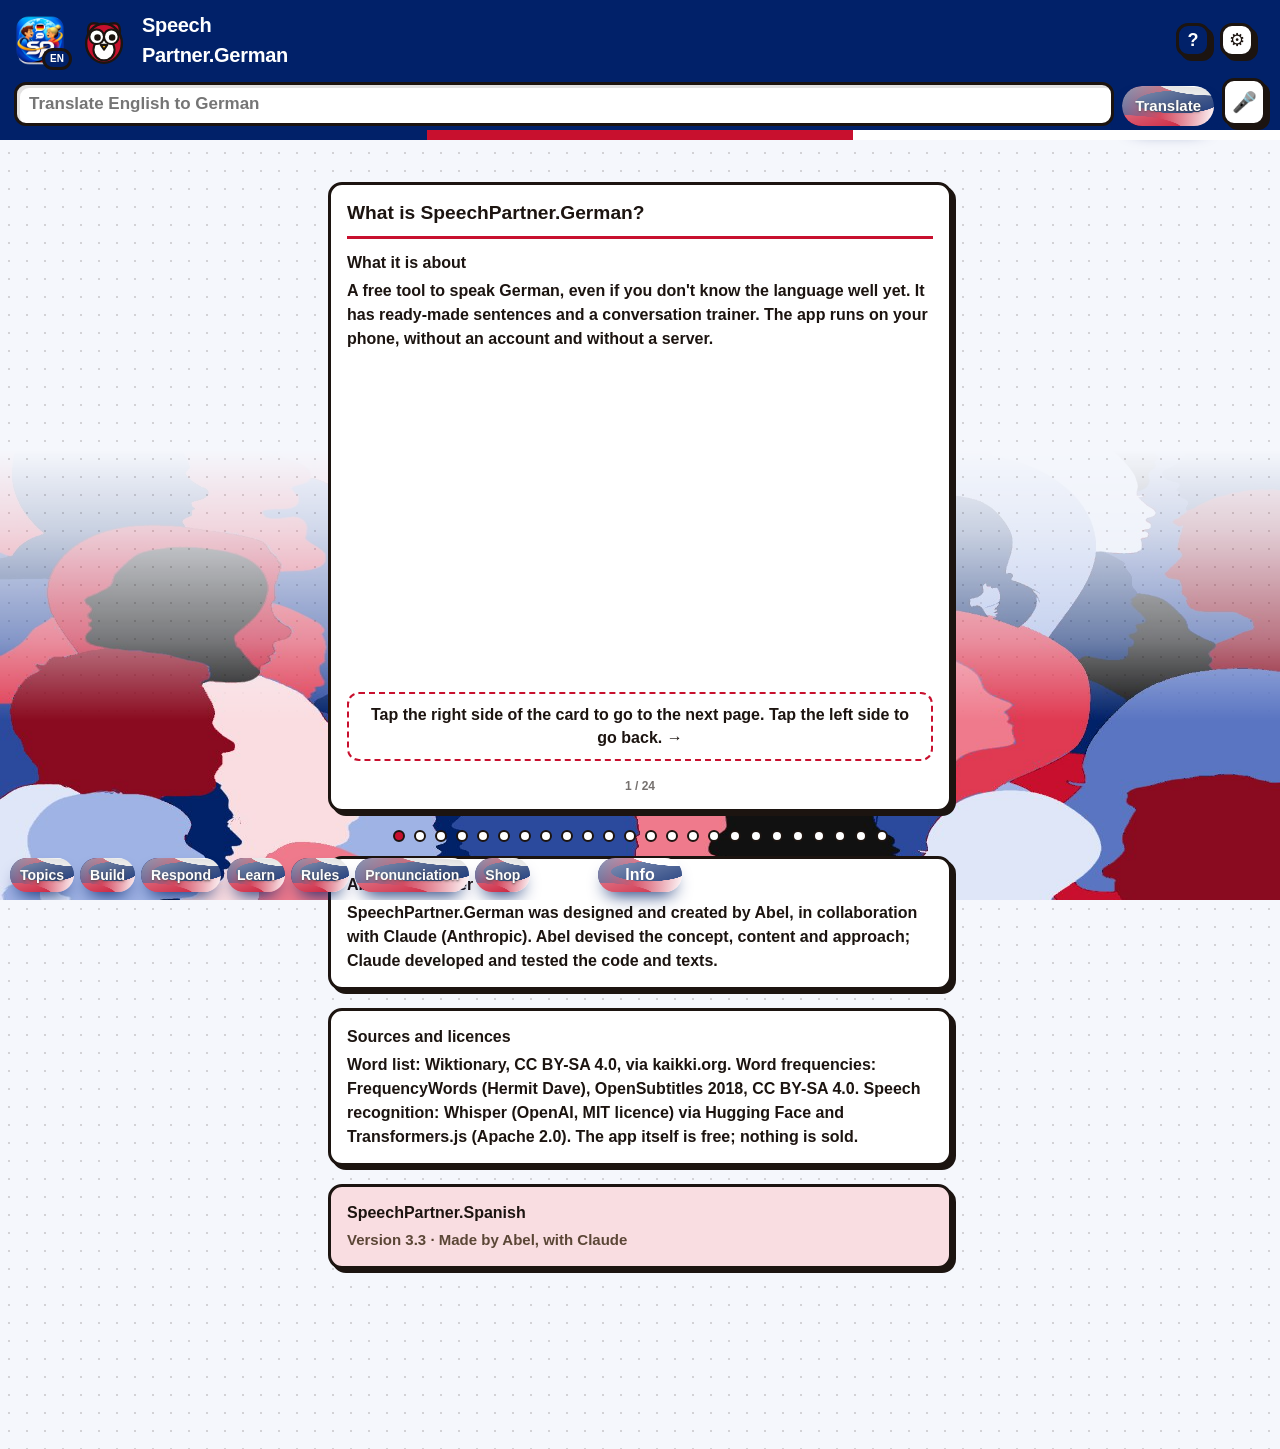
==== commit 7de706b0: "Testversie 3.3: situatieboek voor vertalingen en snelle antwoorden, keuzevragen Co-Authored-By: Clau" ====
--- a/index.html
+++ b/index.html
@@ -124,6 +124,8 @@
 <script src="js/zin-core.js"></script>
 <script src="js/zin-out.js"></script>
 <script src="js/zin-in.js"></script>
+<script src="js/situaties.js"></script>
+<script src="js/sit.js"></script>
 <script src="js/uitspraak.js"></script>
 <script src="js/klank.js"></script>
 <script src="js/achtergrond.js"></script>
--- a/css/app.css
+++ b/css/app.css
@@ -233,3 +233,63 @@
 
 /* Het instellingenwiel staat niet meer direct tegen de rechterrand */
 #setBtn { margin-right: 12px; }
+
+/* ---------- Gesprek: chat en tolkmodus ---------- */
+.gsp-seg { display: flex; gap: 6px; margin: 0 0 8px; padding: 4px; border-radius: 16px; background: var(--card, #fff); border: 3px solid var(--ink-k, #161616); }
+body .gsp.gsp .gsp-seg .btn.gsp-tab { flex: 1; margin: 0; padding: 10px 8px; border-radius: 12px; border: none; box-shadow: none; background: transparent; color: var(--ink-k, #161616); font-weight: 700; }
+body .gsp.gsp .gsp-seg .btn.gsp-tab.active { background: var(--s, #b22234); color: var(--sInk, #fff); }
+.gsp-uitleg { font-size: 14px; line-height: 1.45; color: var(--ink-soft, #555); margin: 0 4px 12px; }
+.chat-top { justify-content: flex-end; margin: 0 0 6px; }
+.chat-list { display: flex; flex-direction: column; gap: 10px; margin: 0 0 12px; }
+.chat-b { max-width: 86%; padding: 10px 12px; border: 3px solid var(--ink-k, #161616); box-shadow: var(--hard, 3px 3px 0 #161616); cursor: pointer; }
+.chat-b.partner { align-self: flex-start; background: var(--card, #fff); color: var(--ink-k, #161616); border-radius: 20px 20px 20px 6px; }
+.chat-b.me { align-self: flex-end; background: var(--s, #b22234); color: var(--sInk, #fff); border-radius: 20px 20px 6px 20px; }
+.chat-line { display: flex; gap: 8px; align-items: flex-start; }
+.chat-es { flex: 1; min-width: 0; font-weight: 800; font-size: 18px; line-height: 1.3; }
+.chat-tr { margin-top: 4px; font-size: 15px; line-height: 1.35; }
+.chat-tr.geen { font-size: 13px; opacity: .85; }
+.chat-meer { margin-top: 6px; font-size: 12px; opacity: .75; }
+body .gsp.gsp .chat-b .speak { flex-shrink: 0; width: 36px; height: 36px; min-width: 36px; font-size: 16px; }
+body .gsp.gsp .chat-b.me .speak { background: var(--card, #fff); color: var(--ink-k, #161616); }
+.chat-snel { margin: 4px 0 10px; }
+.chat-snel .sec-title { font-size: 13px; margin: 0 4px 6px; }
+.snel-rij { display: flex; gap: 8px; overflow-x: auto; padding: 2px 2px 8px; -webkit-overflow-scrolling: touch; }
+.snel { flex: 0 0 auto; max-width: 75%; display: flex; flex-direction: column; align-items: flex-start; text-align: left; gap: 2px; padding: 8px 12px; border-radius: 16px; border: 3px solid var(--ink-k, #161616); background: var(--card, #fff); color: var(--ink-k, #161616); box-shadow: var(--hard, 3px 3px 0 #161616); font: inherit; cursor: pointer; }
+.snel-es { font-weight: 800; font-size: 15px; white-space: normal; }
+.snel-tr { font-size: 12px; color: var(--ink-soft, #555); white-space: normal; }
+.chat-wacht { font-size: 13px; color: var(--ink-soft, #555); margin: 0 6px 10px; text-align: center; }
+body .gsp.gsp .chat-comp { position: sticky; bottom: calc(var(--navh, 66px) + 52px); z-index: 20; display: flex; flex-direction: column; gap: 6px; padding: 8px; margin: 6px 0 10px; border-radius: 22px; background: var(--card, #fff); border: 3px solid var(--ink-k, #161616); box-shadow: var(--hard, 3px 3px 0 #161616); }
+.in-rij .chat-in { flex: 1; min-width: 0; min-height: 40px; max-height: 120px; resize: none; padding: 9px 10px; border-radius: 14px; border: 2px solid var(--ink-k, #161616); font: inherit; font-size: 16px; background: var(--paper, #fff); color: var(--ink-k, #161616); }
+body .gsp.gsp .chat-comp .btn { margin: 0; box-shadow: none; }
+.who-rij { display: flex; gap: 6px; }
+body .gsp.gsp .chat-comp .btn.who-opt { flex: 1; padding: 7px 8px; font-size: 14px; border-radius: 12px; background: transparent; color: var(--ink-k, #161616); border: 2px solid var(--ink-k, #161616); }
+body .gsp.gsp .chat-comp .btn.who-opt.active { background: var(--s, #b22234); color: var(--sInk, #fff); }
+.in-rij { display: flex; gap: 6px; align-items: flex-end; }
+body .gsp.gsp .btn.send-btn, body .gsp.gsp .btn.mic-btn { flex-shrink: 0; width: 44px; height: 44px; padding: 0; border-radius: 50%; font-size: 18px; }
+body .gsp.gsp .btn.mic-btn { background: var(--s, #b22234); color: var(--sInk, #fff); }
+body .gsp.gsp .btn.mic-btn.rec { animation: gspPuls 1s infinite; }
+@keyframes gspPuls { 50% { filter: brightness(1.3); } }
+.sheet-bg { position: fixed; inset: 0; z-index: 200; background: rgba(0, 0, 0, .45); display: flex; align-items: flex-end; justify-content: center; }
+.sheet { width: 100%; max-width: 560px; max-height: 82vh; overflow-y: auto; margin: 0; border-radius: 22px 22px 0 0; padding: 14px 16px 24px; }
+.sheet-kop { display: flex; justify-content: space-between; align-items: center; }
+.sheet-dicht { margin: 0; }
+.sheet .opt { padding: 8px 10px; border: 2px solid var(--ink-k, #161616); border-radius: 14px; }
+.tolk-lijst { display: flex; flex-direction: column; gap: 10px; margin: 0 0 12px; }
+.tolk-r { padding: 10px 12px; border: 3px solid var(--ink-k, #161616); border-radius: 18px; background: var(--card, #fff); box-shadow: var(--hard, 3px 3px 0 #161616); }
+.tolk-r.ik { margin-left: 12%; }
+.tolk-r.partner { margin-right: 12%; }
+.tolk-eigen { font-size: 16px; }
+.tolk-tr { font-weight: 800; font-size: 19px; line-height: 1.3; }
+.tolk-knoppen { position: sticky; bottom: calc(var(--navh, 66px) + 52px); z-index: 20; display: flex; gap: 8px; margin: 6px 0 10px; }
+body .gsp.gsp .btn.tolk-mic { flex: 1; margin: 0; padding: 16px 8px; font-size: 16px; font-weight: 800; border-radius: 18px; }
+body .gsp.gsp .btn.tolk-mic.ik { background: var(--s, #b22234); color: var(--sInk, #fff); }
+body .gsp.gsp .btn.tolk-mic.rec { animation: gspPuls 1s infinite; }
+.tolk-typ { display: flex; flex-direction: column; gap: 6px; margin: 0 0 10px; }
+.tolk-typ .chat-in { min-height: 40px; resize: none; padding: 9px 10px; border-radius: 14px; border: 2px solid var(--ink-k, #161616); font: inherit; font-size: 16px; background: var(--paper, #fff); color: var(--ink-k, #161616); }
+.tolk-boven { transform: rotate(180deg); padding: 14px; margin: 0 0 14px; border: 3px dashed var(--ink-k, #161616); border-radius: 18px; background: var(--card, #fff); text-align: center; }
+.tolk-wie { font-size: 13px; color: var(--ink-soft, #555); }
+.tolk-groot { font-weight: 800; font-size: 24px; line-height: 1.3; margin: 6px 0 12px; }
+body .gsp.gsp .tolk-boven .btn.tolk-mic { width: 100%; }
+body .gsp.gsp .chat-b .speak { width: 34px; height: 34px; min-width: 34px; padding: 0; font-size: 15px; }
+.in-rij .chat-in:placeholder-shown { white-space: nowrap; overflow: hidden; text-overflow: ellipsis; }
+body .gsp.gsp .btn.tolk-mic { padding: 11px 8px; font-size: 15px; line-height: 1.25; }
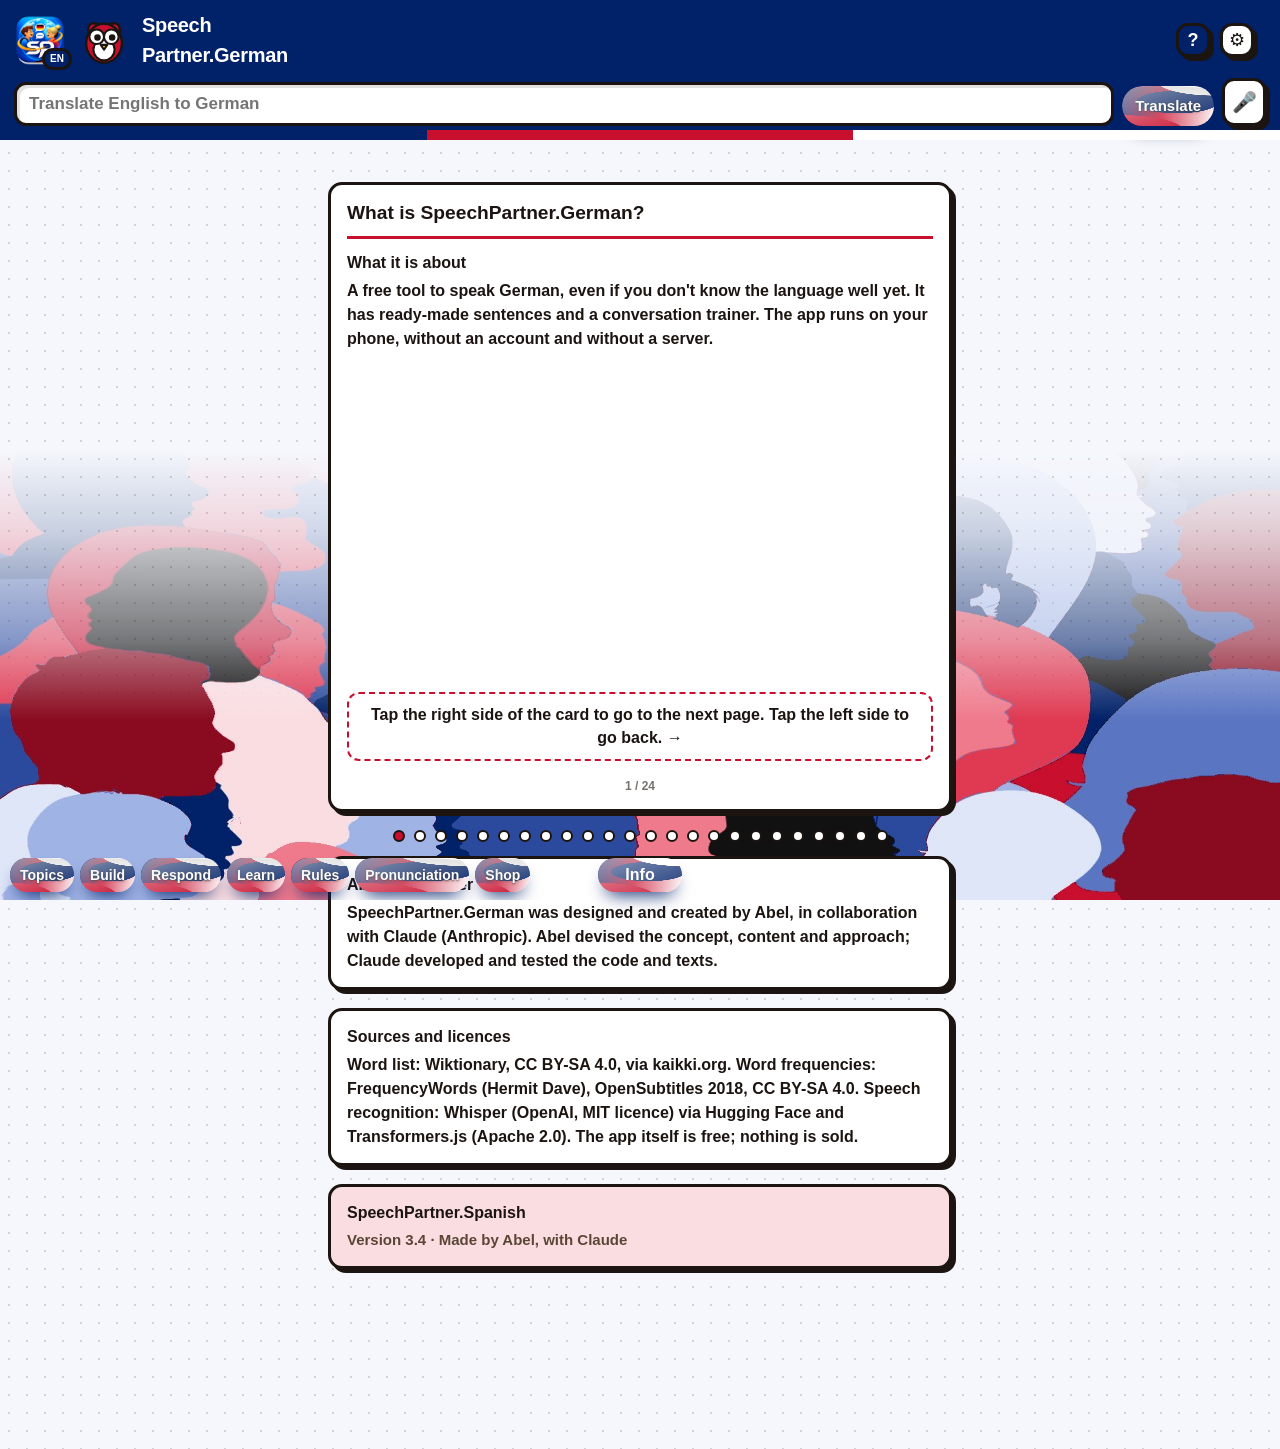
==== commit 6e4888fb: "Testversie 3.4: situaties en oefenen bij Onderwerpen, werkwoorden per situatie bij Zin bouwen, Spaan" ====
--- a/index.html
+++ b/index.html
@@ -126,6 +126,7 @@
 <script src="js/zin-in.js"></script>
 <script src="js/situaties.js"></script>
 <script src="js/sit.js"></script>
+  <script src="js/sit-ww.js"></script>
 <script src="js/uitspraak.js"></script>
 <script src="js/klank.js"></script>
 <script src="js/achtergrond.js"></script>
--- a/css/app.css
+++ b/css/app.css
@@ -293,3 +293,21 @@
 body .gsp.gsp .chat-b .speak { width: 34px; height: 34px; min-width: 34px; padding: 0; font-size: 15px; }
 .in-rij .chat-in:placeholder-shown { white-space: nowrap; overflow: hidden; text-overflow: ellipsis; }
 body .gsp.gsp .btn.tolk-mic { padding: 11px 8px; font-size: 15px; line-height: 1.25; }
+
+/* Tabbladen bovenaan Onderwerpen en Zin bouwen (zelfde stijl als Chat / Tolkmodus) */
+.sub-seg { display: flex; gap: 6px; margin: 0 0 10px; padding: 4px; border-radius: 16px; background: var(--card, #fff); border: 3px solid var(--ink-k, #161616); }
+body .sub-seg .btn.sub-tab { flex: 1; min-width: 0; margin: 0; padding: 9px 1px; font-size: 0.8em; line-height: 1.15; letter-spacing: -0.01em; border-radius: 12px; border: none; box-shadow: none; background: transparent; color: var(--ink-k, #161616); font-weight: 700; white-space: normal; overflow-wrap: normal; }
+body .sub-seg .btn.sub-tab.active { background: var(--s, #b22234); color: var(--sInk, #fff); }
+/* Situatie kiezen */
+.sit-kies { display: flex; align-items: center; gap: 8px; margin: 0 0 10px; }
+.sit-kies .sit-select { flex: 1; min-width: 0; font: inherit; font-weight: 700; padding: 10px 12px; border-radius: 14px; border: 3px solid var(--ink-k, #161616); background: var(--card, #fff); color: var(--ink-k, #161616); }
+body .sit-kies .btn.sit-pijl { margin: 0; flex: 0 0 auto; }
+/* Gesprek uit het boek: de ander links, jij rechts */
+.sit-gesprek { display: flex; flex-direction: column; gap: 8px; }
+.sit-b { max-width: 88%; padding: 10px 12px; border-radius: 16px; border: 3px solid var(--ink-k, #161616); background: var(--card, #fff); margin: 0 0 8px; }
+.sit-b.partner { align-self: flex-start; border-bottom-left-radius: 4px; }
+.sit-b.me { align-self: flex-end; margin-left: auto; border-bottom-right-radius: 4px; background: var(--acc-soft, #e4ebfa); }
+.sit-wie { font-size: 0.8em; font-weight: 700; opacity: 0.7; margin: 0 0 2px; }
+.sit-b .es { font-weight: 700; }
+body .quiz-list .btn.sit-fout { text-decoration: line-through; opacity: 0.7; }
+.ww-chips { margin-bottom: 10px; }
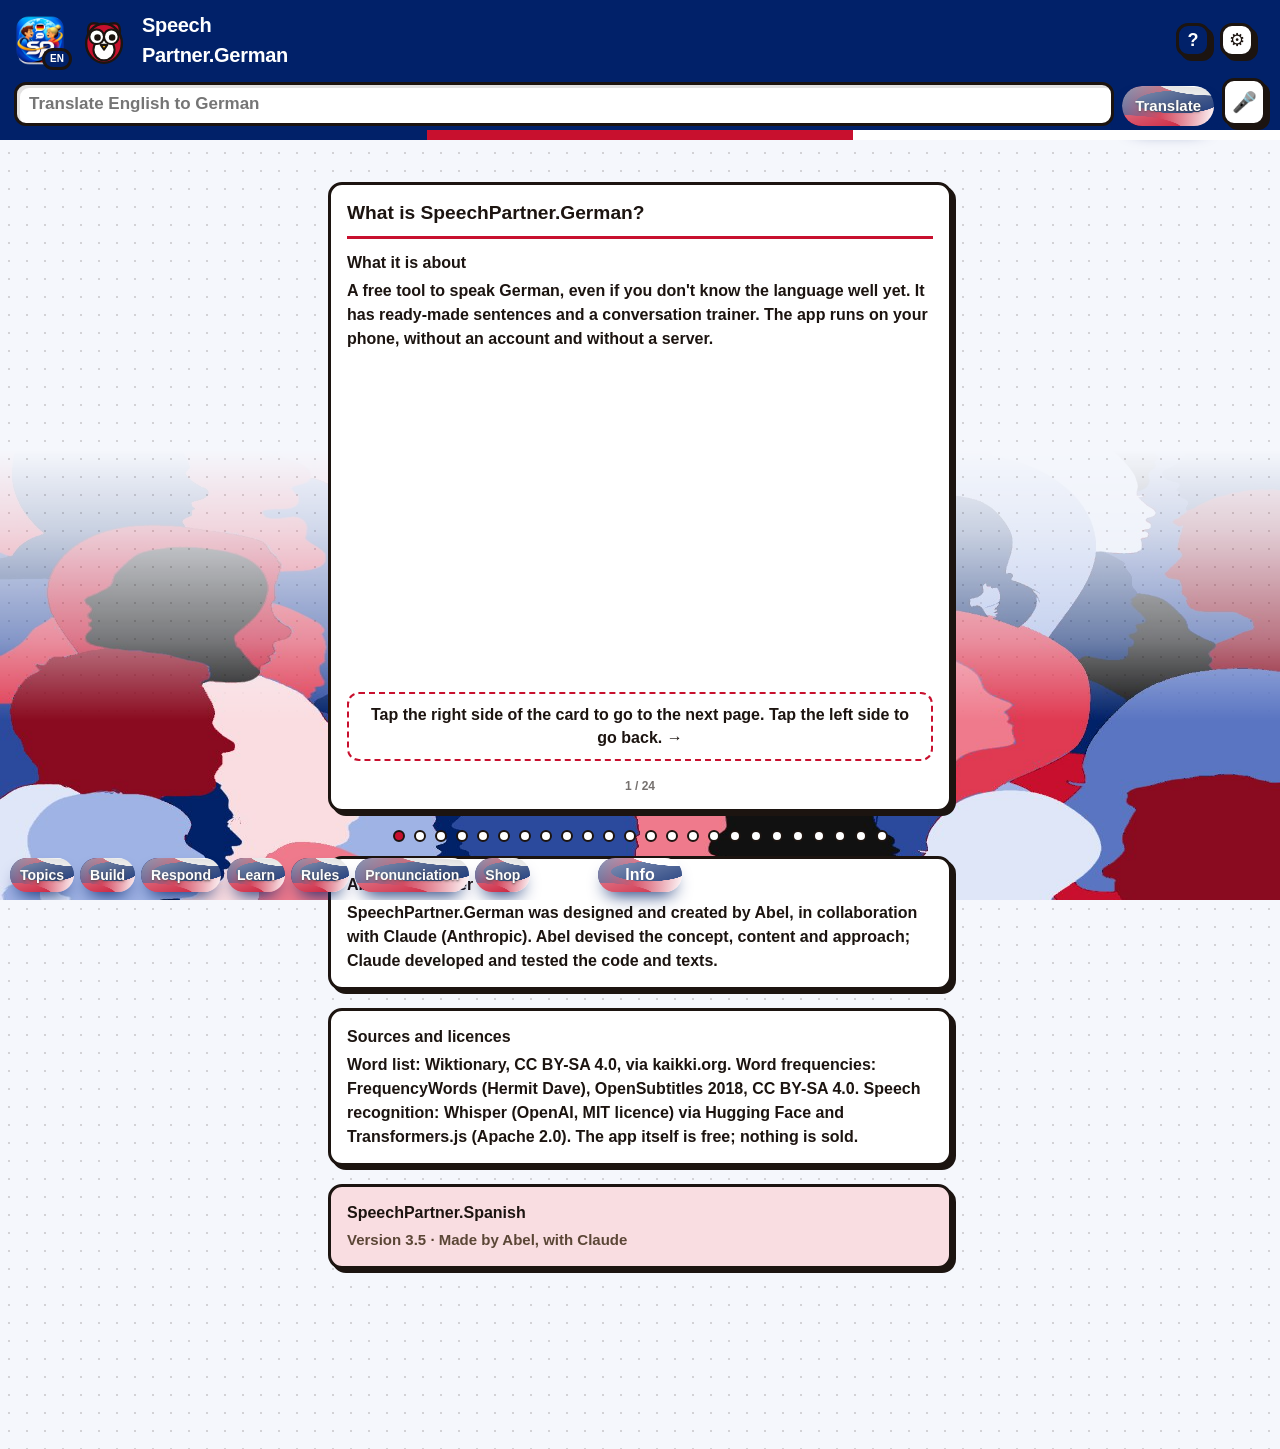
==== commit 0dda6d39: "Testversie 3.5: situatieboek met 36 situaties, andere manieren om te zeggen en open plekken; geen du" ====
--- a/index.html
+++ b/index.html
@@ -2,7 +2,7 @@
 <html lang="nl">
 <head>
 <meta charset="utf-8">
-<meta name="viewport" content="width=device-width, initial-scale=1, viewport-fit=cover">
+<meta name="viewport" content="width=device-width, initial-scale=1, minimum-scale=1, viewport-fit=cover">
 <title>SpeechPartner.German</title>
 <meta name="description" content="SpeechPartner.German: zinnen, vertaling en oefening voor beginners.">
 <meta name="theme-color" content="#c2410c">
--- a/css/app.css
+++ b/css/app.css
@@ -311,3 +311,13 @@
 .sit-b .es { font-weight: 700; }
 body .quiz-list .btn.sit-fout { text-decoration: line-through; opacity: 0.7; }
 .ww-chips { margin-bottom: 10px; }
+
+/* Snel twee keer tikken (bijv. op de pijltjes) mag op iOS niet inzoomen; knijpen om te zoomen blijft werken */
+html, body, button, .btn, select, input, textarea, a { touch-action: manipulation; }
+/* Uitzoomen gaat niet verder dan de schermbreedte, en de pagina kan niet zijwaarts verschuiven */
+html { overflow-x: hidden; }
+body { overflow-x: clip; }
+
+/* Andere manieren om een zin uit het boek te zeggen */
+.sit-of { margin-top: 8px; padding-top: 8px; border-top: 2px dashed rgba(0,0,0,0.15); }
+.sit-of .es { font-weight: 600; font-size: 0.92em; }
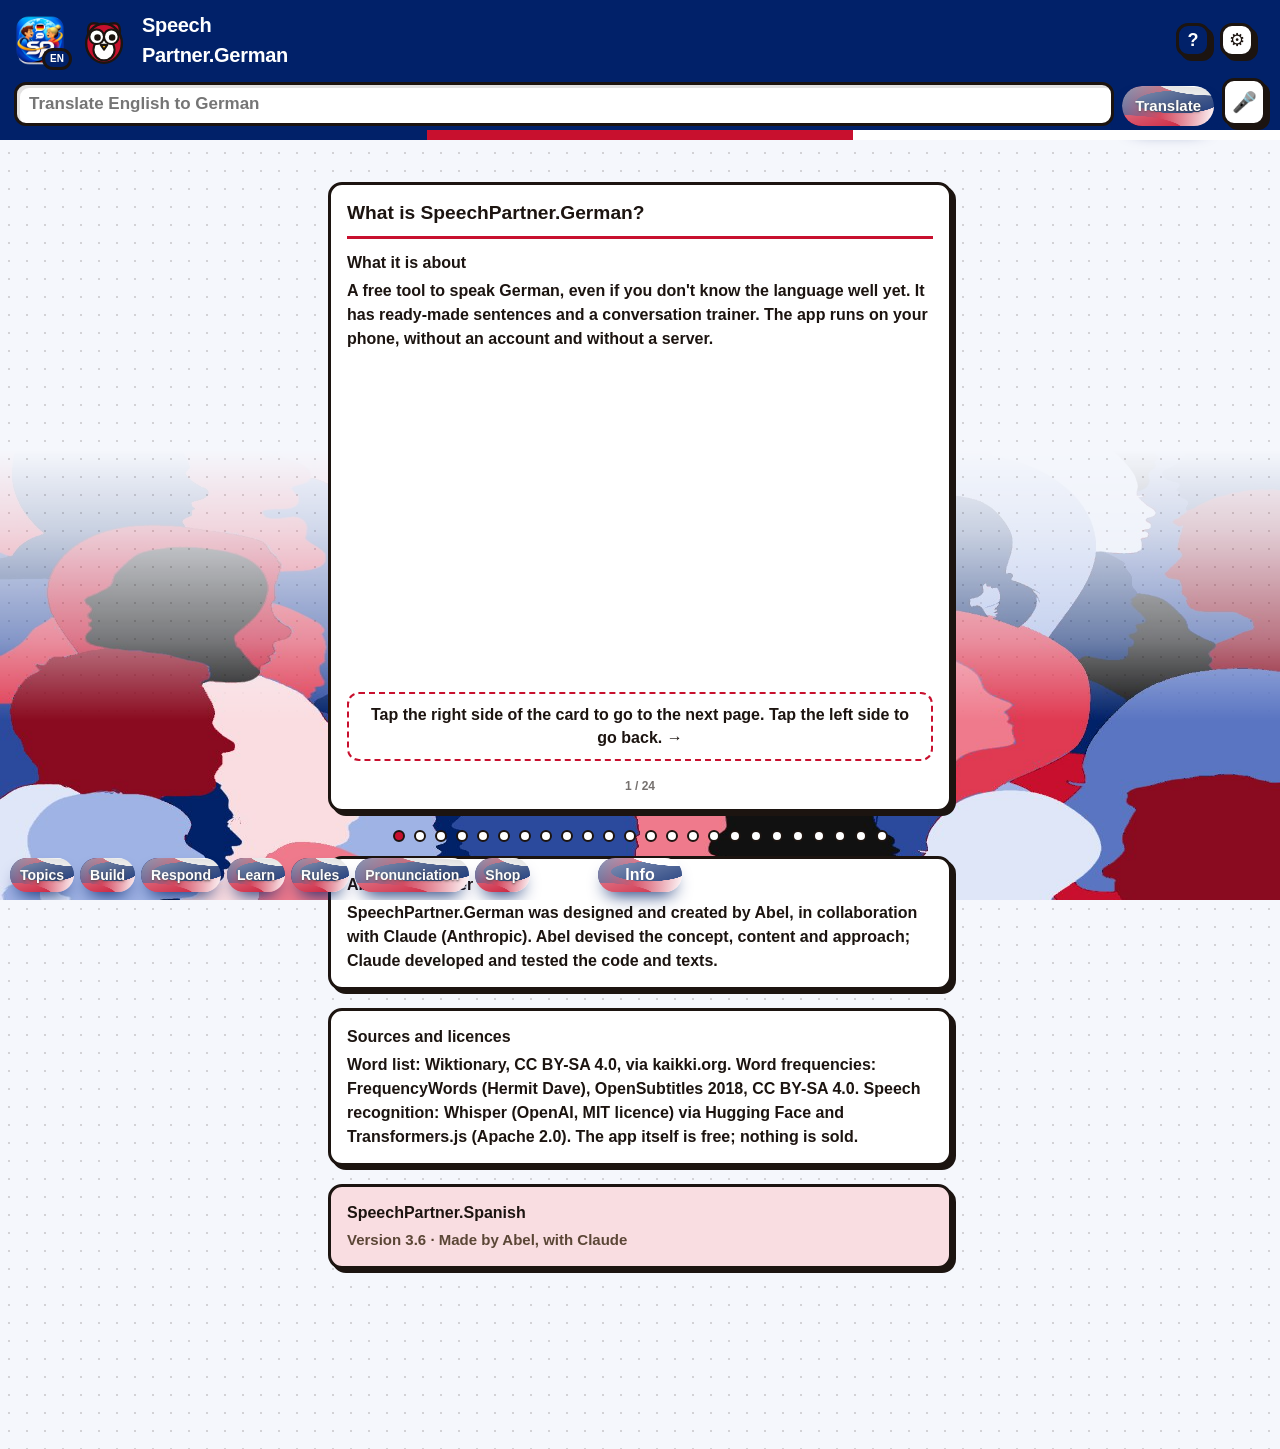
==== commit 84179808: "Testversie 3.6: alledaagse woorden en merknamen, hint bij woorden met meer betekenissen, uitspraak p" ====
--- a/index.html
+++ b/index.html
@@ -121,6 +121,8 @@
 <script src="js/de-en-pairs.js"></script>
 <script src="js/fr-en-pairs.js"></script>
 <script src="js/woordenboek-doel.js"></script>
+<script src="js/woorden-alledaags.js"></script>
+<script src="js/namen.js"></script>
 <script src="js/zin-core.js"></script>
 <script src="js/zin-out.js"></script>
 <script src="js/zin-in.js"></script>
@@ -128,7 +130,9 @@
 <script src="js/sit.js"></script>
   <script src="js/sit-ww.js"></script>
 <script src="js/uitspraak.js"></script>
+<script src="js/uitspraak-doel.js"></script>
 <script src="js/klank.js"></script>
+<script src="js/woordscore.js"></script>
 <script src="js/achtergrond.js"></script>
 <script src="js/quizbank.js"></script>
 <script src="js/vendor/piper/piper-bundle.js"></script>
@@ -139,6 +143,7 @@
 <script src="js/woord-herstel.js"></script>
 <script src="js/woorden.js"></script>
 <script src="js/valse-vrienden.js"></script>
+<script src="js/dubbelzinnig.js"></script>
 <script src="js/app.js"></script>
 <script src="js/speels.js"></script>
 </body>
--- a/css/speels.css
+++ b/css/speels.css
@@ -470,3 +470,9 @@
   opacity: 0; transition: opacity .4s ease; }
 #bgBand.on { opacity: 1; }
 body.th-donker #bgBand.on, body.th-nacht #bgBand.on { opacity: 1; }
+
+/* Uitspraak per woord: groen goed, oranje bijna, rood nog niet (tik op een woord om het te horen) */
+.klank-words span[class^="ws-"] { cursor: pointer; padding: 2px 8px; border-radius: 10px; font-size: 1.15em; line-height: 1.5; }
+.ws-goed { color: #fff; background: #2e7d32; }
+.ws-bijna { color: #3a2500; background: #f5b335; }
+.ws-mis { color: #fff; background: #c62828; text-decoration: underline; text-underline-offset: 3px; }
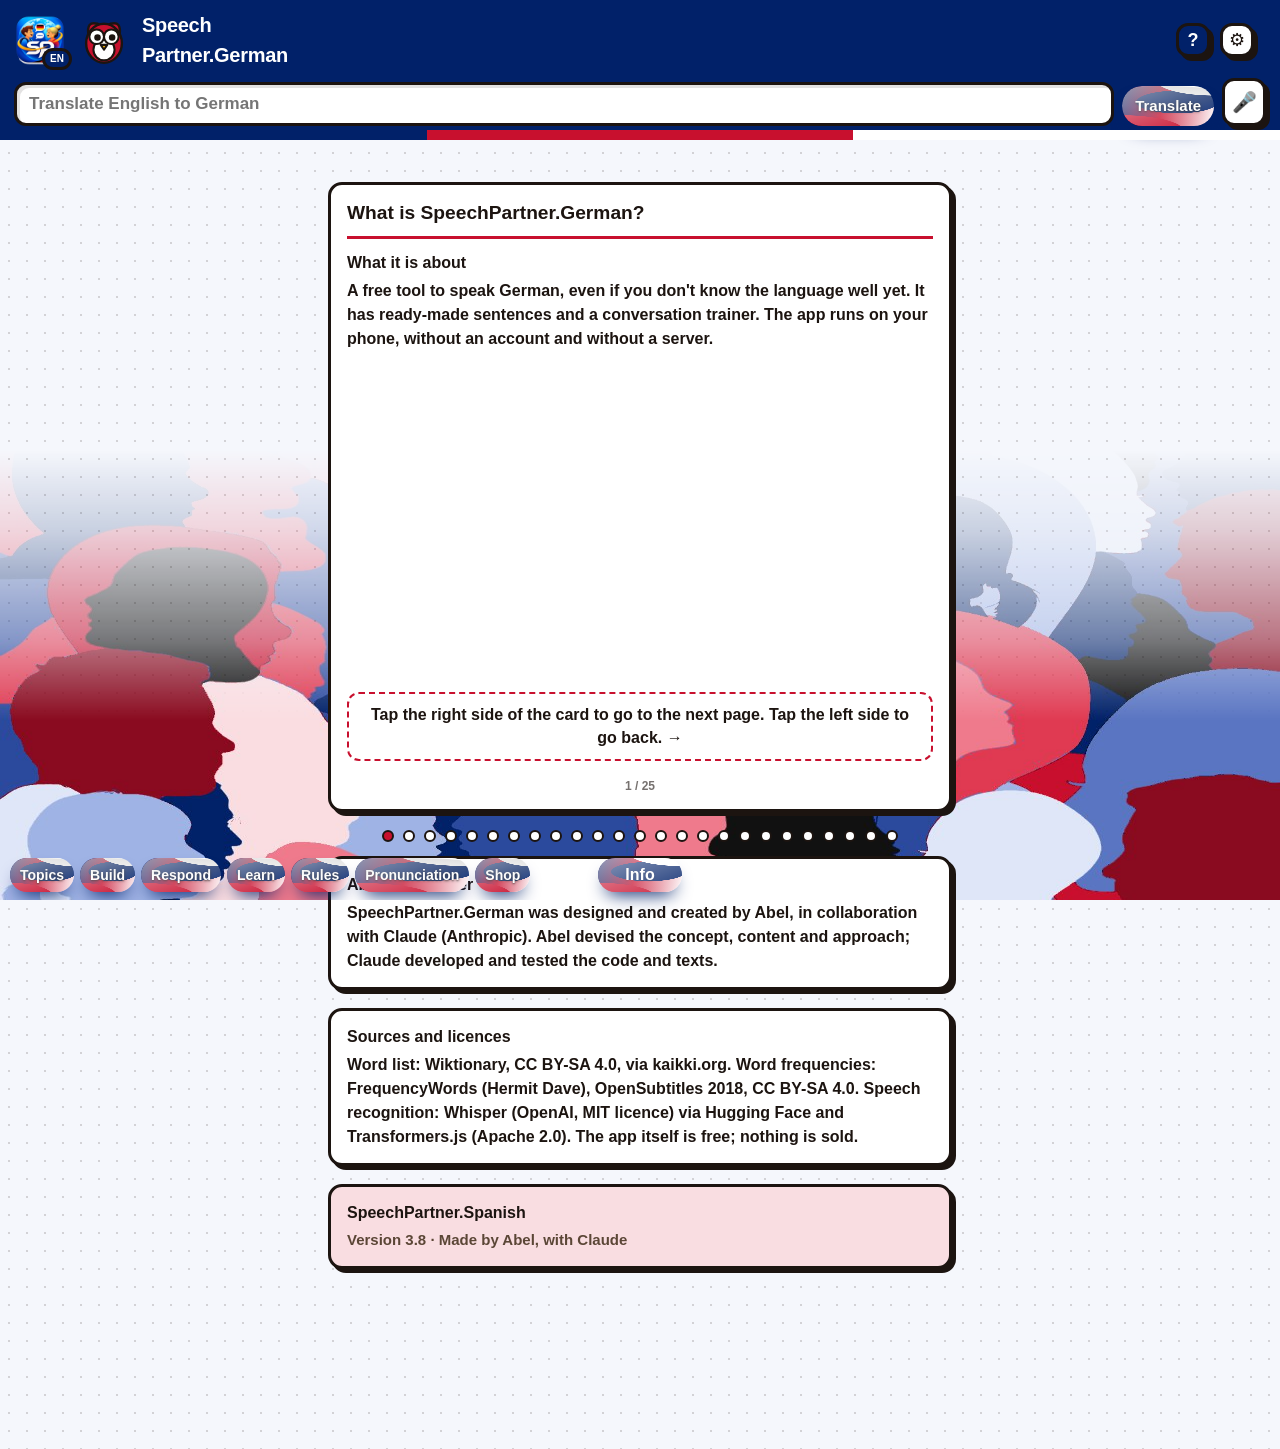
==== commit 6eeb3f9b: "Testversie 3.8: privacy — Gesprek bij Uitspraak via spraakmodel op het toestel, natuurlijke stem pas" ====
--- a/index.html
+++ b/index.html
@@ -81,6 +81,13 @@
       </label>
     </div>
     <div class="setrow">
+      <label class="grow chk"><input id="piperOk" type="checkbox"> <span data-i18n="Natuurlijke stem gebruiken (eenmalige download van ongeveer 60 MB bij Hugging Face)">Natuurlijke stem gebruiken (eenmalige download van ongeveer 60 MB bij Hugging Face)</span></label>
+    </div>
+    <div class="setrow">
+      <button id="exportData" class="btn" type="button" data-i18n="Exporteer mijn gegevens">Exporteer mijn gegevens</button>
+      <button id="wipeAll" class="btn" type="button" data-i18n="Wis alle gegevens">Wis alle gegevens</button>
+    </div>
+    <div class="setrow">
       <button id="resetUnd" class="btn" type="button" data-i18n="Begrepen items resetten">Begrepen items resetten</button>
       <button id="resetProg" class="btn" type="button" data-i18n="Voortgang resetten">Voortgang resetten</button>
       <p class="note" data-i18n="Woordenlijst: Wiktionary, CC BY-SA 4.0, via kaikki.org">Woordenlijst: Wiktionary, CC BY-SA 4.0, via kaikki.org</p>
--- a/css/speels.css
+++ b/css/speels.css
@@ -476,3 +476,8 @@
 .ws-goed { color: #fff; background: #2e7d32; }
 .ws-bijna { color: #3a2500; background: #f5b335; }
 .ws-mis { color: #fff; background: #c62828; text-decoration: underline; text-underline-offset: 3px; }
+
+/* Instellingen: keuzevakje met tekst (natuurlijke stem) */
+.setrow label.chk { display: flex; flex-direction: row; gap: 10px; align-items: center; }
+.setrow label.chk input { width: 22px; height: 22px; flex: 0 0 auto; margin: 0; }
+.setrow label.chk span { display: inline; margin: 0; }
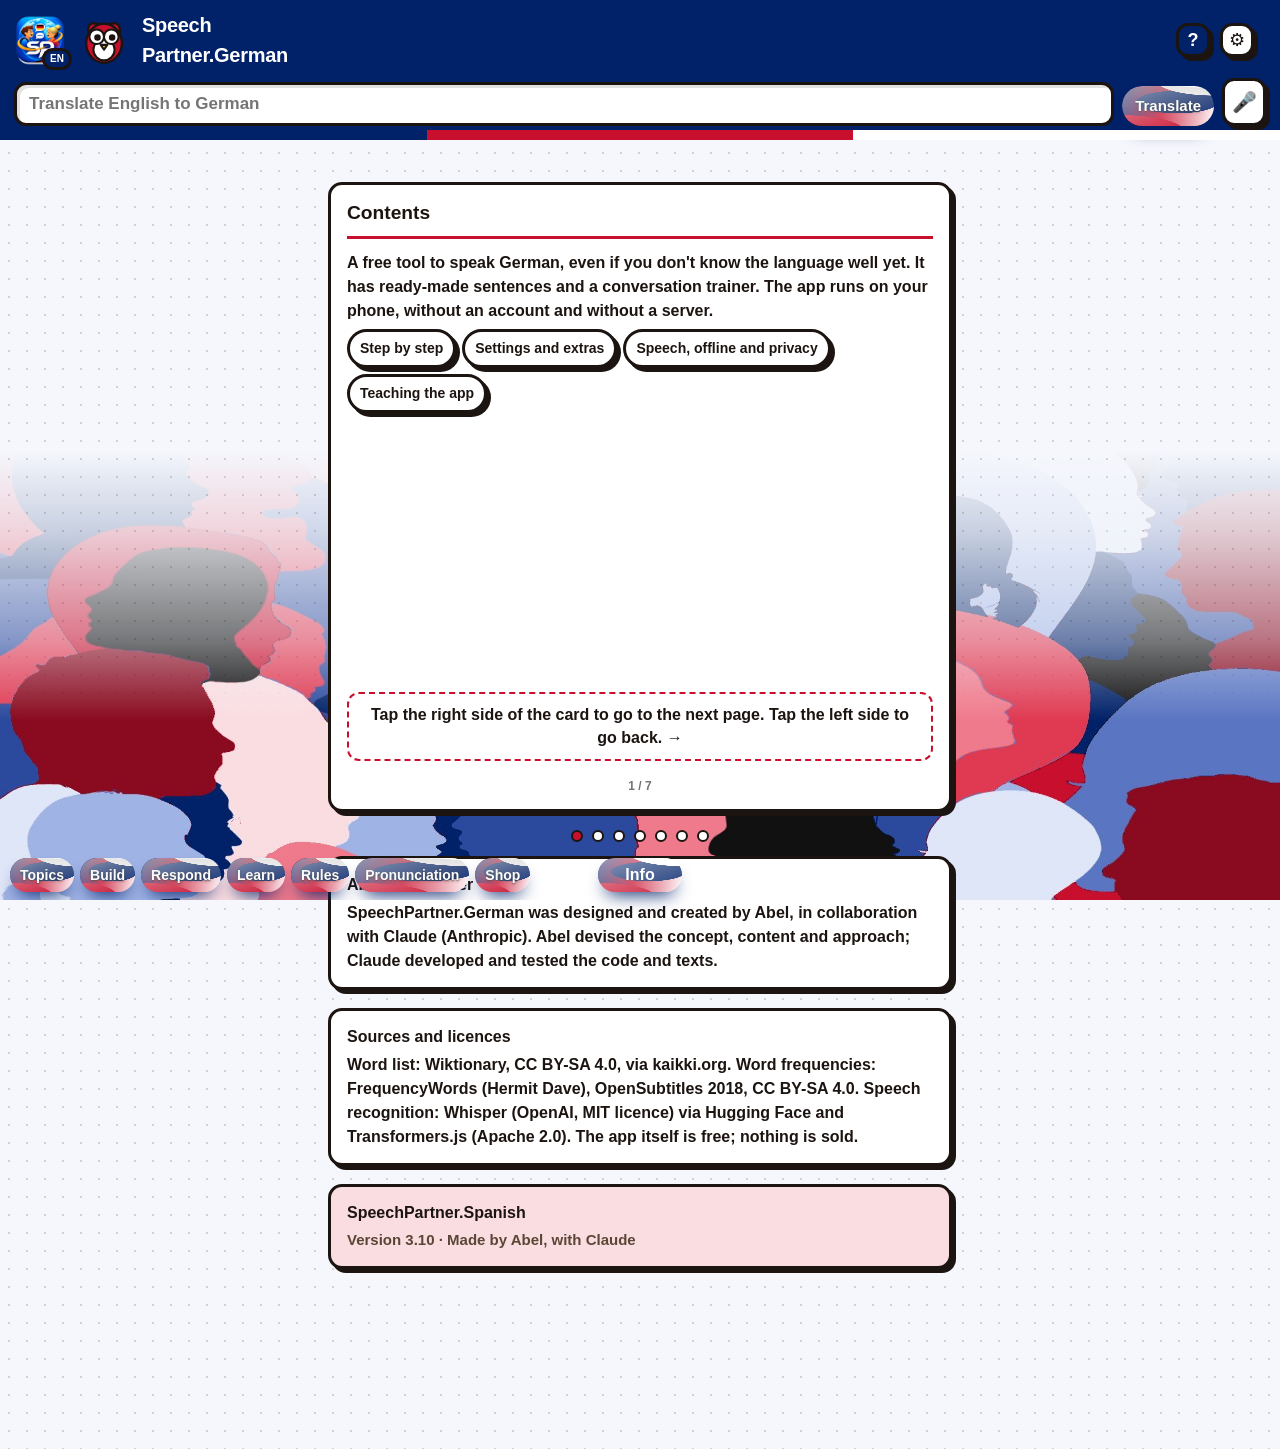
==== commit 38f54c3e: "Testversie 3.10: betere vertaling in alle richtingen (betekenisbank met alternatieven, waarschuwing " ====
--- a/index.html
+++ b/index.html
@@ -82,6 +82,7 @@
     </div>
     <div class="setrow">
       <label class="grow chk"><input id="piperOk" type="checkbox"> <span data-i18n="Natuurlijke stem gebruiken (eenmalige download van ongeveer 60 MB bij Hugging Face)">Natuurlijke stem gebruiken (eenmalige download van ongeveer 60 MB bij Hugging Face)</span></label>
+      <p id="piperStatus" class="note" role="status" aria-live="polite" hidden></p>
     </div>
     <div class="setrow">
       <button id="exportData" class="btn" type="button" data-i18n="Exporteer mijn gegevens">Exporteer mijn gegevens</button>
@@ -139,6 +140,7 @@
 <script src="js/uitspraak.js"></script>
 <script src="js/uitspraak-doel.js"></script>
 <script src="js/klank.js"></script>
+<script src="js/betekenis.js"></script>
 <script src="js/woordscore.js"></script>
 <script src="js/achtergrond.js"></script>
 <script src="js/quizbank.js"></script>
--- a/css/speels.css
+++ b/css/speels.css
@@ -481,3 +481,8 @@
 .setrow label.chk { display: flex; flex-direction: row; gap: 10px; align-items: center; }
 .setrow label.chk input { width: 22px; height: 22px; flex: 0 0 auto; margin: 0; }
 .setrow label.chk span { display: inline; margin: 0; }
+
+/* Info-boekje: alleen ons eigen pijltje bij inklapbare onderdelen (geen dubbel driehoekje) */
+body.speels details.help-sec > summary { list-style: none; }
+body.speels details.help-sec > summary::-webkit-details-marker { display: none; }
+body.speels .leaf-index { gap: 6px; }
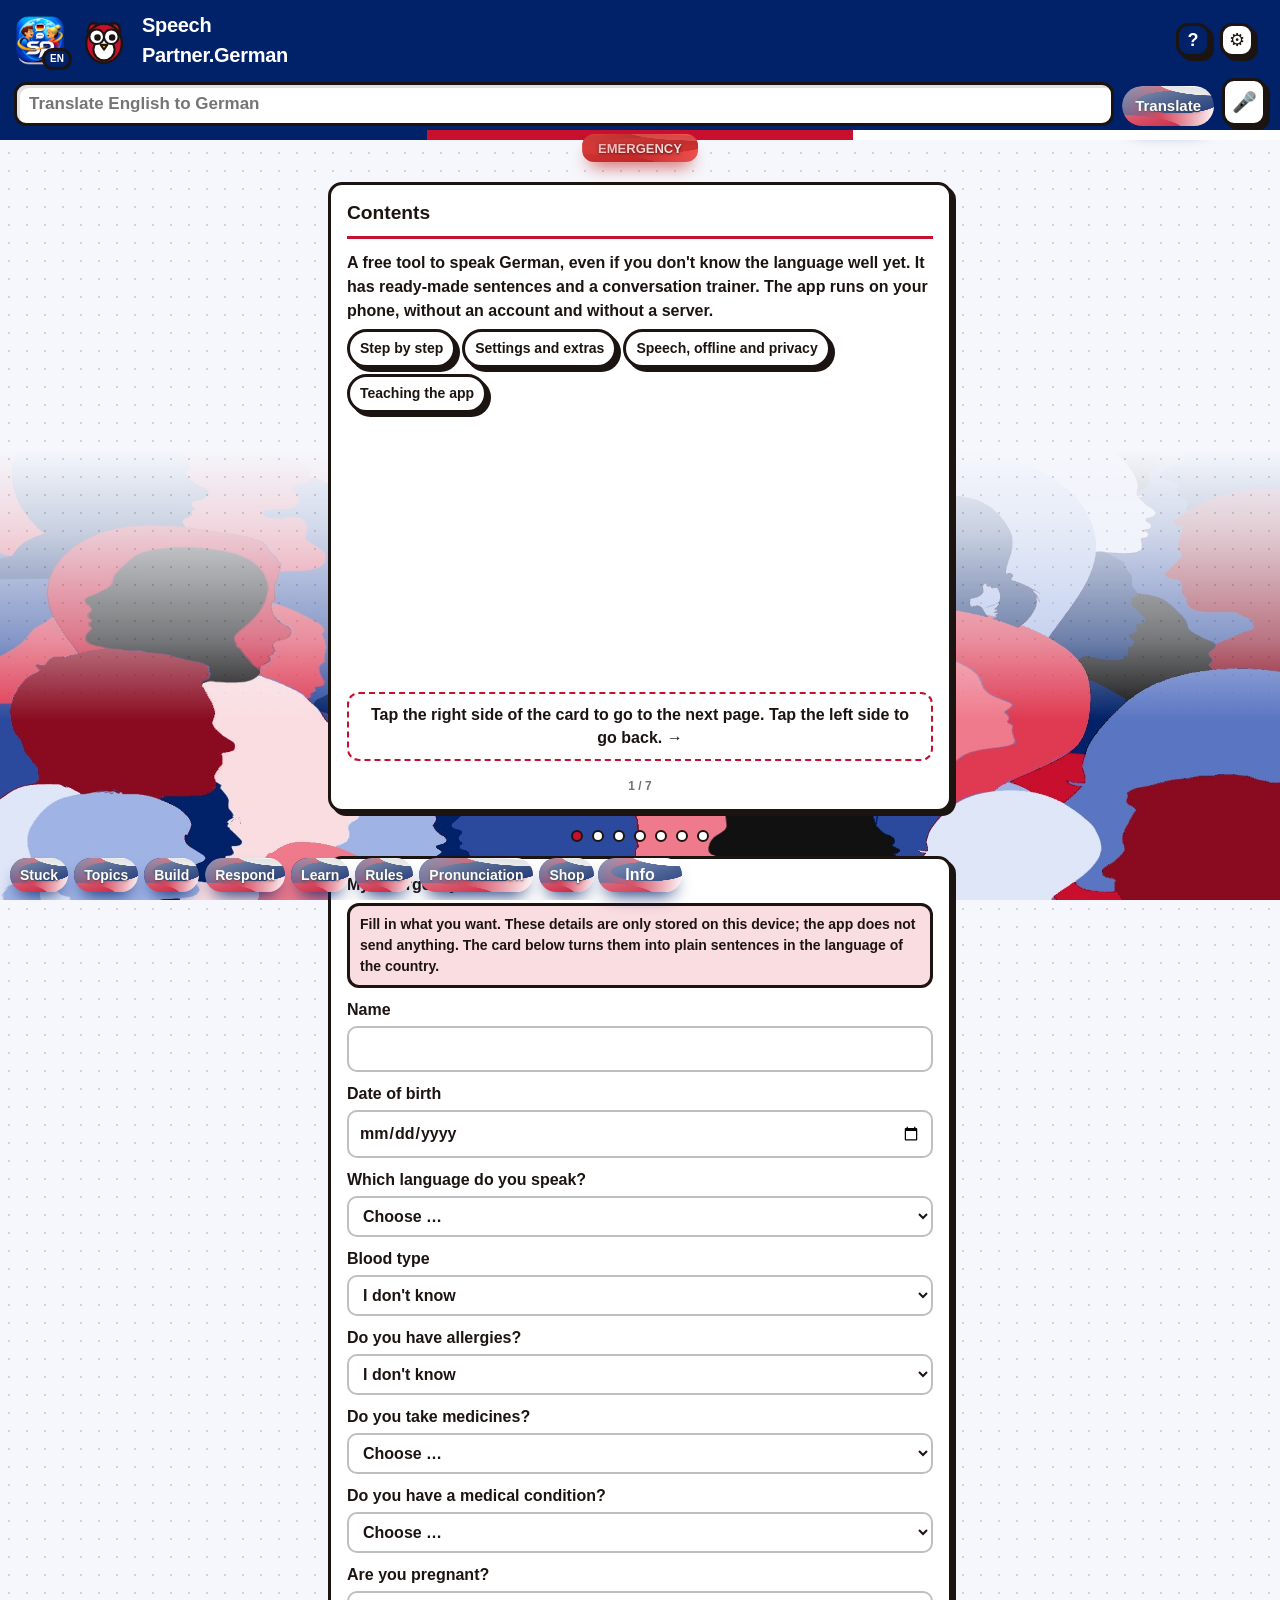
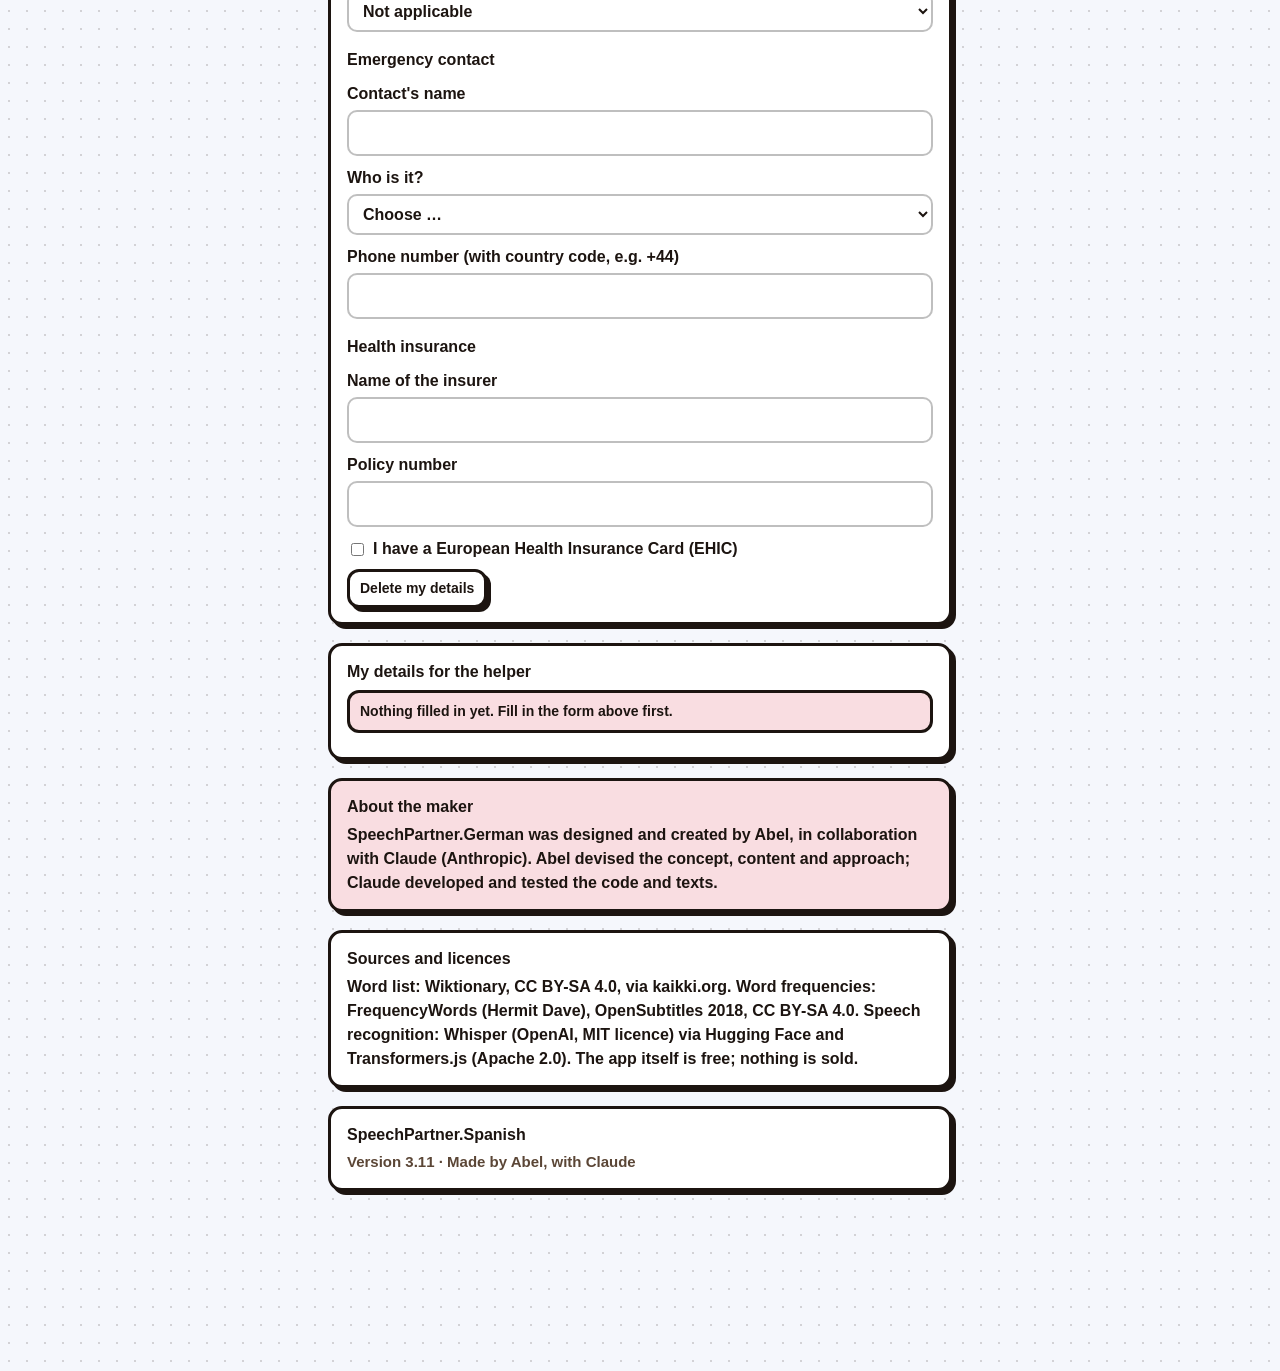
==== commit a68dcda1: "Versie 3.11: Nood-pagina, noodformulier en overdrachtskaart Co-Authored-By: Claude Opus 5.5 <noreply" ====
--- a/index.html
+++ b/index.html
@@ -141,6 +141,7 @@
 <script src="js/uitspraak-doel.js"></script>
 <script src="js/klank.js"></script>
 <script src="js/betekenis.js"></script>
+<script src="js/nood.js"></script>
 <script src="js/woordscore.js"></script>
 <script src="js/achtergrond.js"></script>
 <script src="js/quizbank.js"></script>
--- a/css/speels.css
+++ b/css/speels.css
@@ -486,3 +486,58 @@
 body.speels details.help-sec > summary { list-style: none; }
 body.speels details.help-sec > summary::-webkit-details-marker { display: none; }
 body.speels .leaf-index { gap: 6px; }
+
+/* ---------- Nood ---------- */
+/* De knop Nood staat boven (waar Vastlopen stond), is rood en verdwijnt nooit, ook niet als de andere knoppen wegschuiven */
+body.speels .dock-t.dock-nood, body.speels:not(.cafe)[data-lang] .dock-t.dock-nood { --c1: #c62828; --c2: #b71c1c; --c3: #ef5350; }
+body.speels.cafe .dock-t.dock-nood { background: #b71c1c !important; color: #fff !important; }
+body.speels.nav-away .dock-t.dock-nood, body.speels.nav-end .dock-t.dock-nood {
+  transform: translateX(-50%); opacity: 1; visibility: visible; pointer-events: auto;
+}
+body.speels.nav-away #dock .dock-t.dock-nood { z-index: 7; }
+.nood-zin .nood-extra { margin-top: 10px; padding-top: 8px; border-top: 2px dashed var(--line, rgba(0,0,0,.2)); }
+.nood-extra-kop { font-size: 12px; font-weight: 800; text-transform: uppercase; letter-spacing: .4px; opacity: .75; margin-bottom: 4px; }
+.nood-groot { text-align: center; }
+.nood-groot .nood-groot-tekst { font-size: clamp(30px, 8vw, 52px); line-height: 1.15; margin: 10px 0; font-weight: 900; }
+.nood-toon .row { justify-content: center; }
+.nood-kaart { border: 3px solid #c62828; }
+.nood-groep { margin-top: 14px; }
+.nood-groepknop { width: 100%; font-weight: 900; font-size: 17px; padding: 12px; border-radius: 12px; border: none !important; color: #fff !important; cursor: pointer; text-shadow: 0 1px 2px rgba(0,0,0,.4); }
+.nood-groepknop.spoed { background: #b71c1c !important; }
+.nood-groepknop.algemeen { background: #1f5f8b !important; }
+.nood-groepknop.anoniem { background: #455a64 !important; }
+.nood-groepknop:disabled { opacity: .45; cursor: default; }
+.nood-rij { display: flex; flex-wrap: wrap; align-items: center; gap: 6px 10px; padding: 10px 0; border-bottom: 1px solid rgba(0,0,0,.08); }
+.nood-rij .nood-nr { order: 1; }
+.nood-rij > .btn.small, .nood-rij > button.small { order: 2; margin-left: auto; }
+.nood-info { order: 3; flex: 1 1 100%; min-width: 0; }
+.nood-naam { font-weight: 800; }
+.nood-nr { min-width: 76px; font-size: 18px; font-weight: 900; padding: 8px 10px; border-radius: 10px; border: 2px solid currentColor; background: transparent; color: inherit; cursor: pointer; white-space: nowrap; }
+.nood-nr.spoed { color: #b71c1c; }
+.nood-hulp { margin-top: 16px; padding-top: 12px; border-top: 2px dashed rgba(0,0,0,.2); }
+.nood-hulp p { margin: 0 0 8px; line-height: 1.5; }
+.nood-overlay { position: fixed; inset: 0; z-index: 200; background: rgba(0,0,0,.55); display: flex; align-items: center; justify-content: center; padding: 16px; }
+.nood-vraag { max-width: 420px; width: 100%; text-align: center; }
+.nood-vraag-nr { font-size: 40px; font-weight: 900; color: #b71c1c; }
+.nood-vraag .row { justify-content: center; }
+.nood-bel-kop { text-align: center; border: 3px solid #c62828; }
+.nood-bel-nr { font-size: 56px; font-weight: 900; color: #b71c1c; line-height: 1.1; }
+.nood-belnu { display: inline-block; margin-top: 10px; }
+.nood-script { padding-left: 22px; margin: 0; }
+.nood-script li { margin-bottom: 14px; }
+.nood-en { font-size: 21px; font-weight: 900; line-height: 1.3; }
+.nood-onder-rij { display: flex; align-items: flex-start; gap: 8px; margin-top: 4px; }
+.nood-doel { flex: 1; font-size: 15px; opacity: .85; line-height: 1.4; }
+.nood-form .nood-veld { display: block; margin: 10px 0; }
+.nood-form .nood-label { display: block; font-weight: 700; margin-bottom: 4px; }
+.nood-form input[type=text], .nood-form input[type=date], .nood-form input[type=tel], .nood-form input[type=number], .nood-form select {
+  width: 100%; box-sizing: border-box; padding: 9px 10px; border-radius: 10px; border: 2px solid rgba(0,0,0,.25); font: inherit; background: var(--card, #fff); color: inherit;
+}
+.nood-vinkjes { display: grid; grid-template-columns: repeat(auto-fill, minmax(150px, 1fr)); gap: 6px 12px; margin: 6px 0; }
+.nood-vink { display: flex; align-items: center; gap: 6px; }
+.nood-sub { margin-top: 16px; }
+.nood-overdracht .nood-kop .es { font-weight: 900; }
+.nood-overdracht .line-row { margin-top: 10px; }
+.nood-mijn { display: block; width: 100%; margin: 10px 0 4px; font-size: 17px; }
+#noodMijn { border: 3px solid #1f5f8b; }
+#noodMijn > .btn { margin-top: 10px; }
